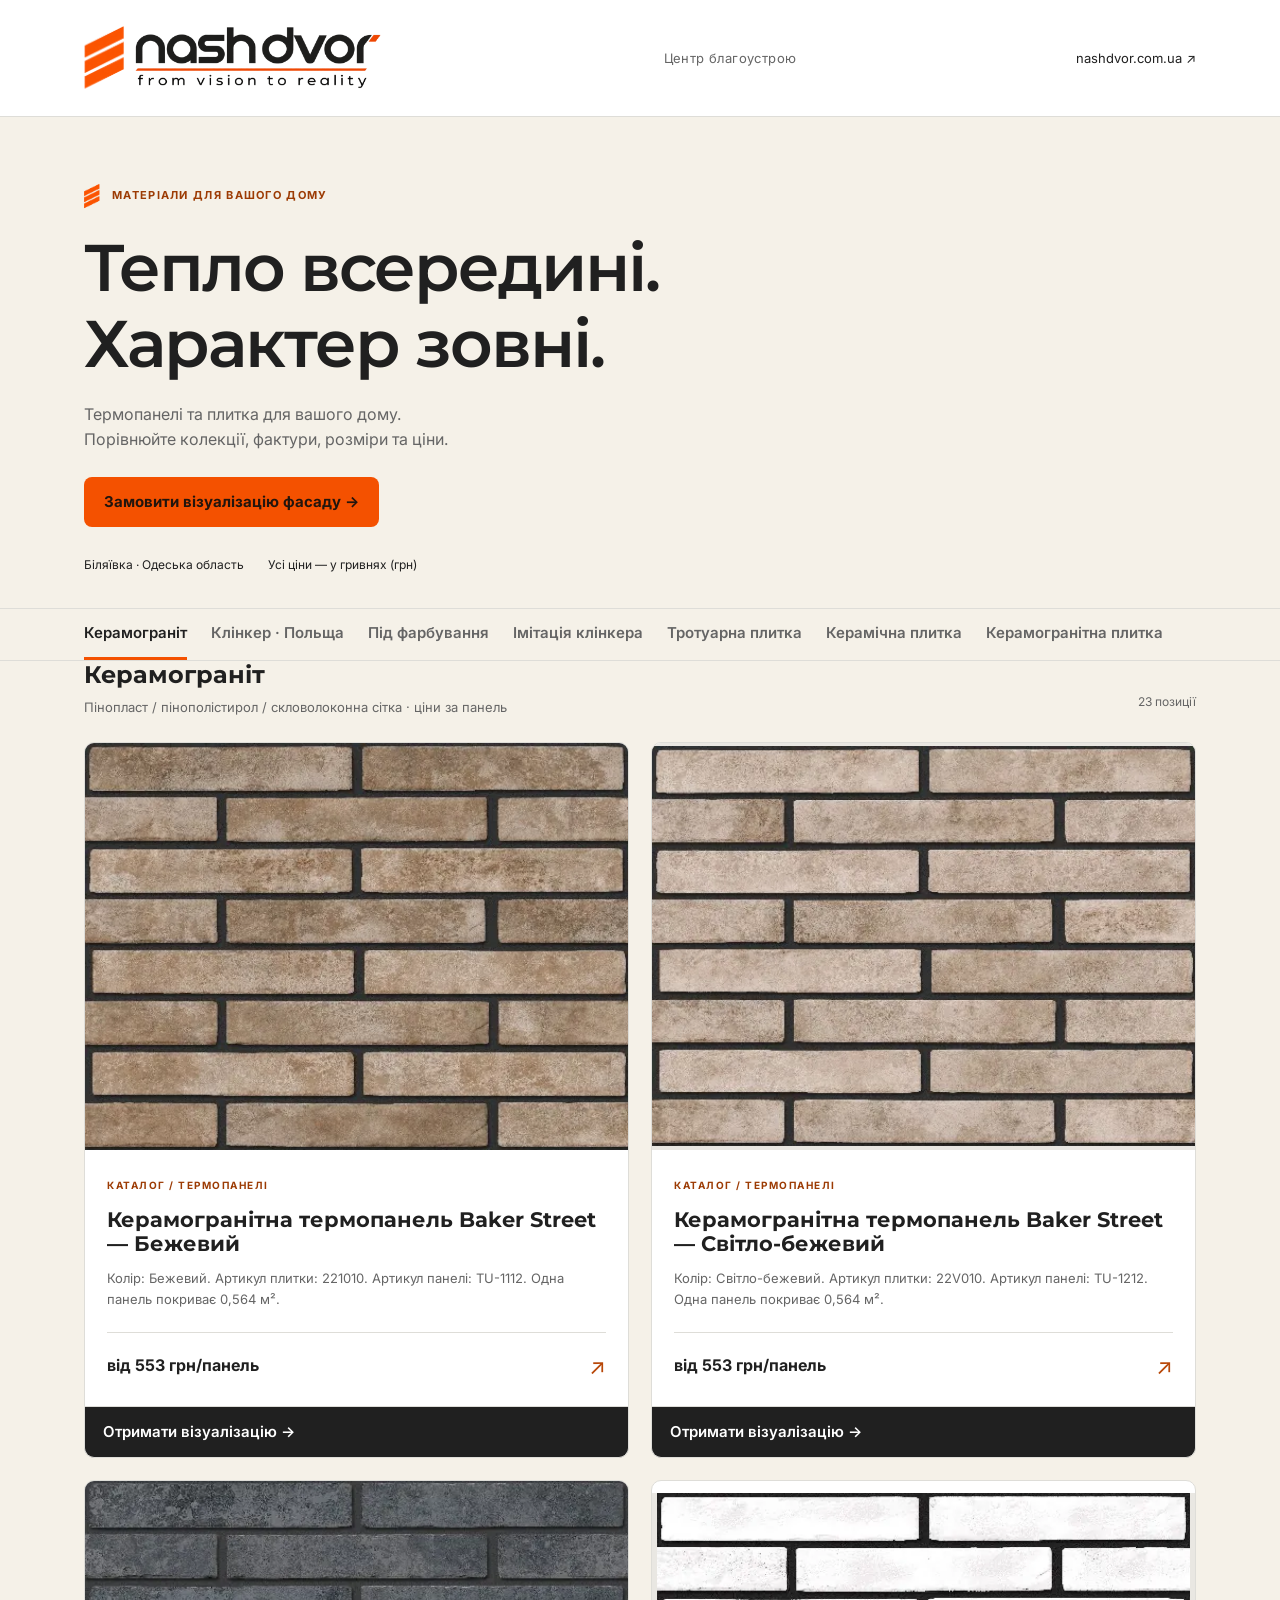
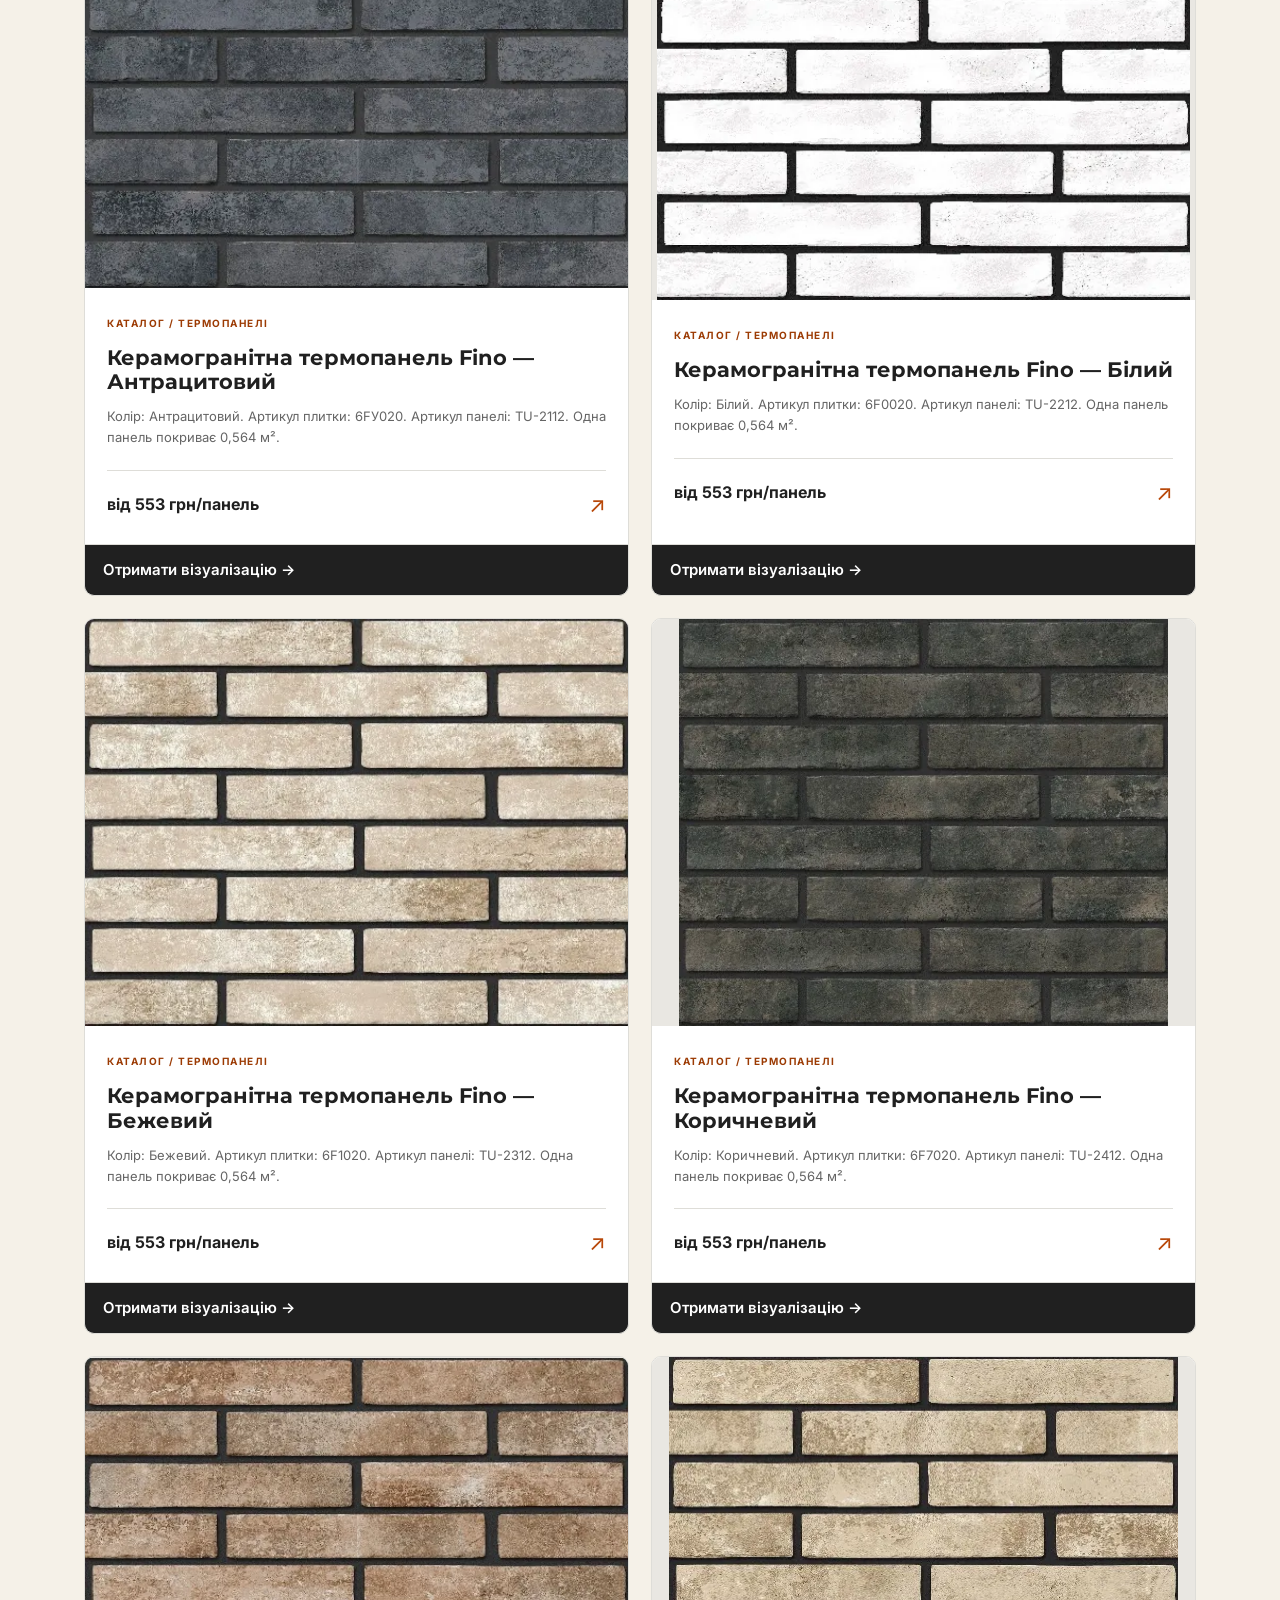
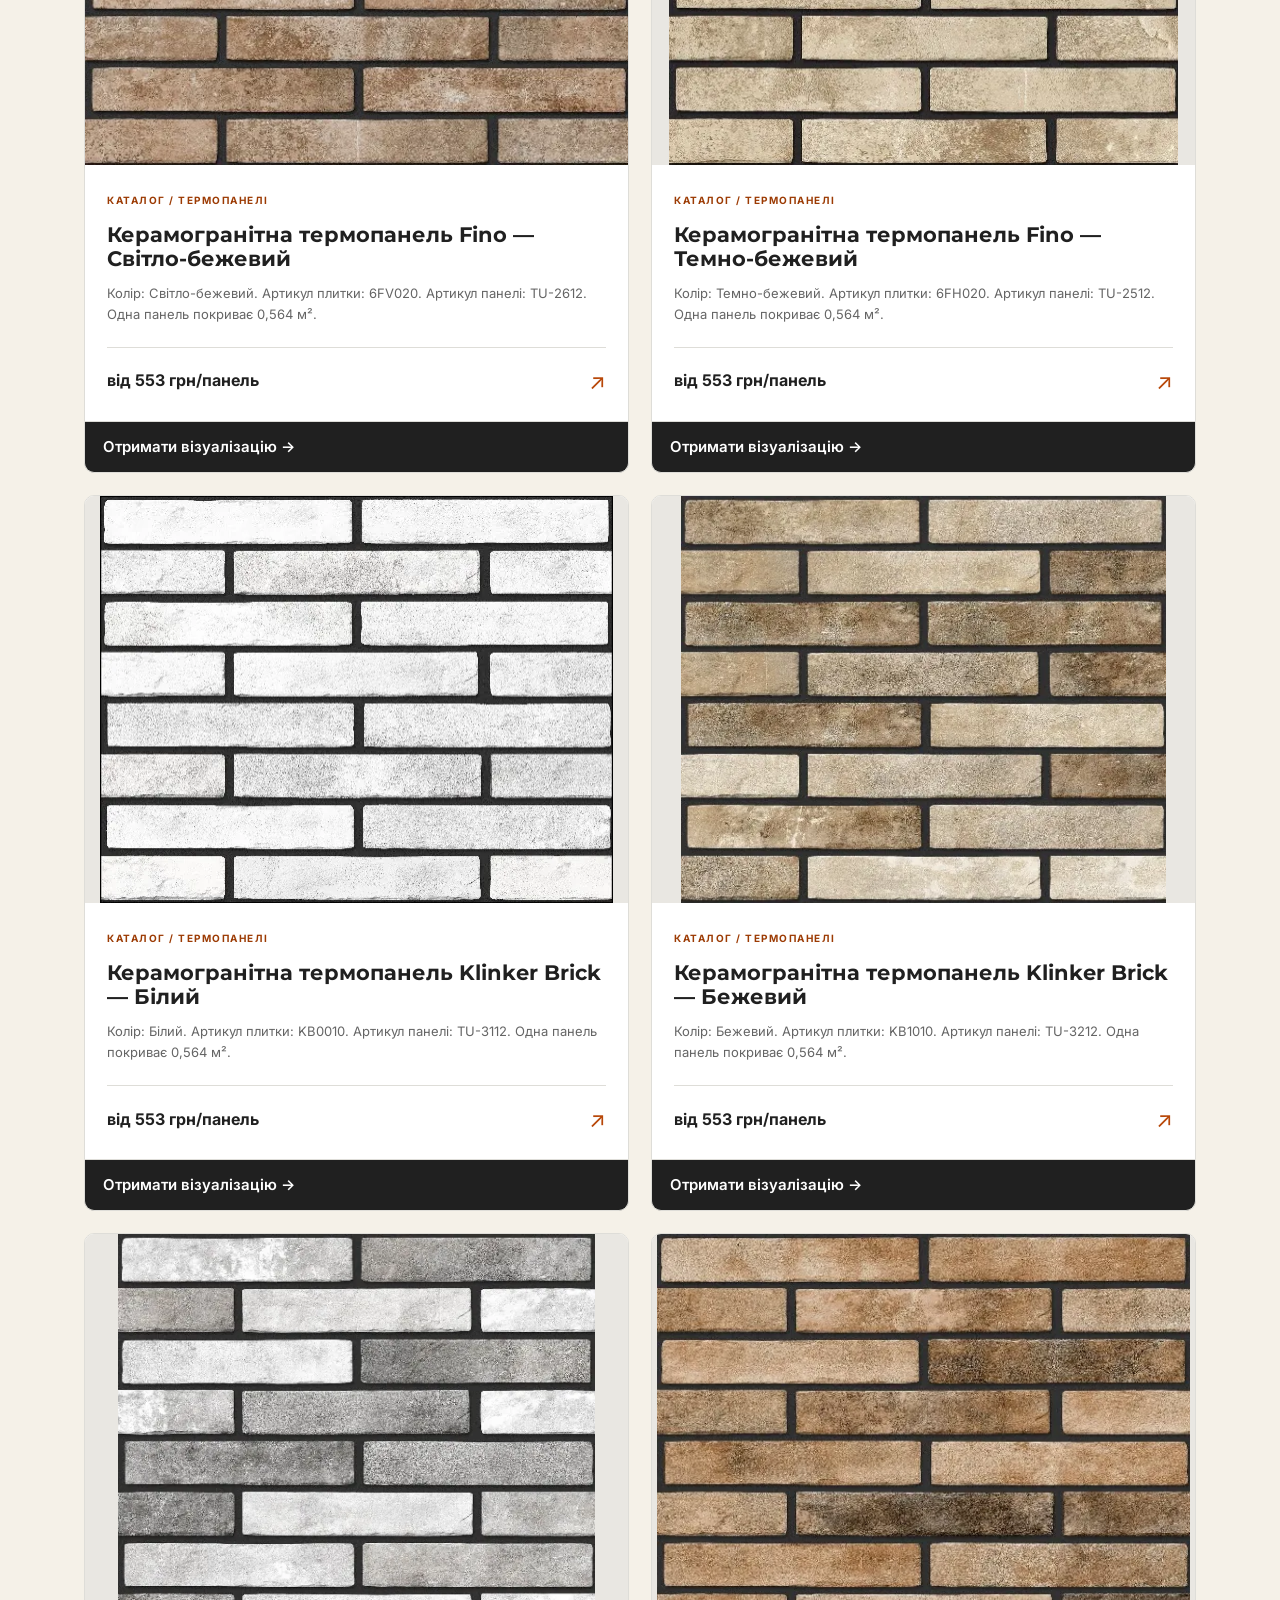
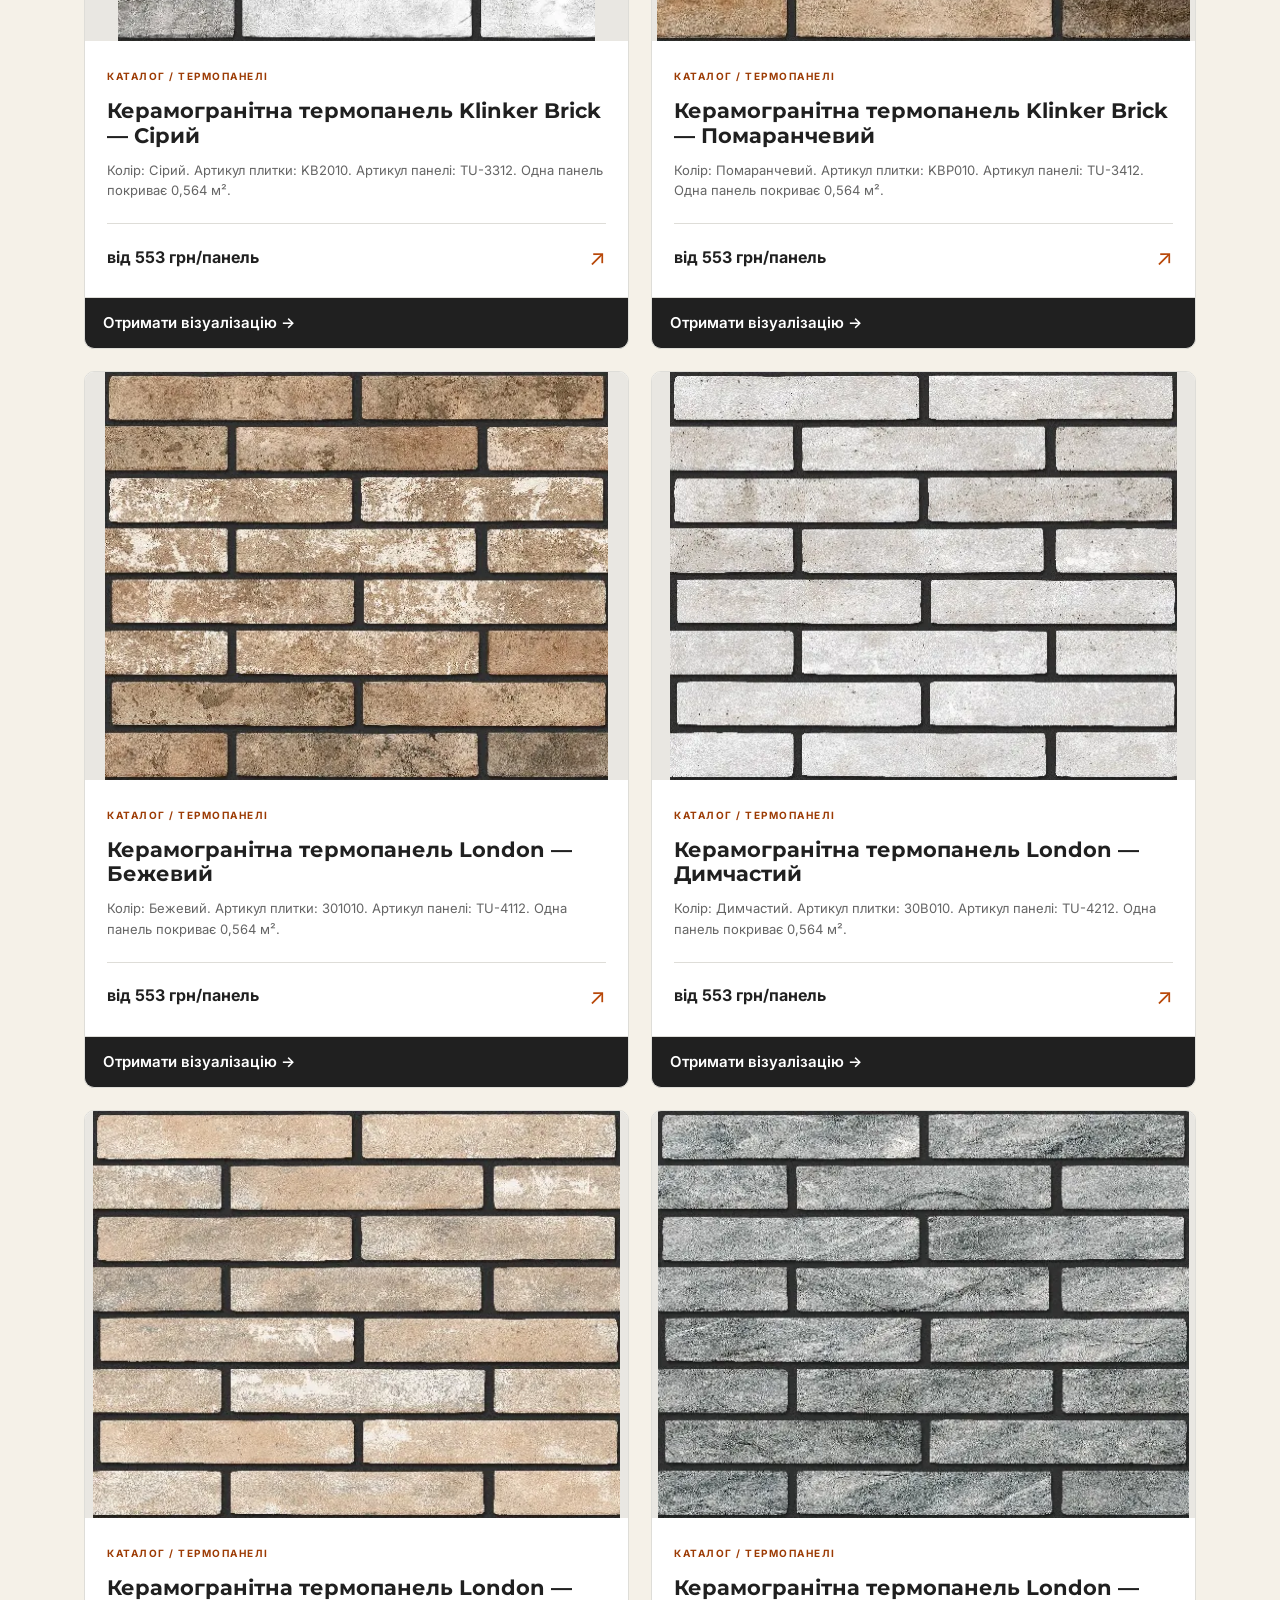
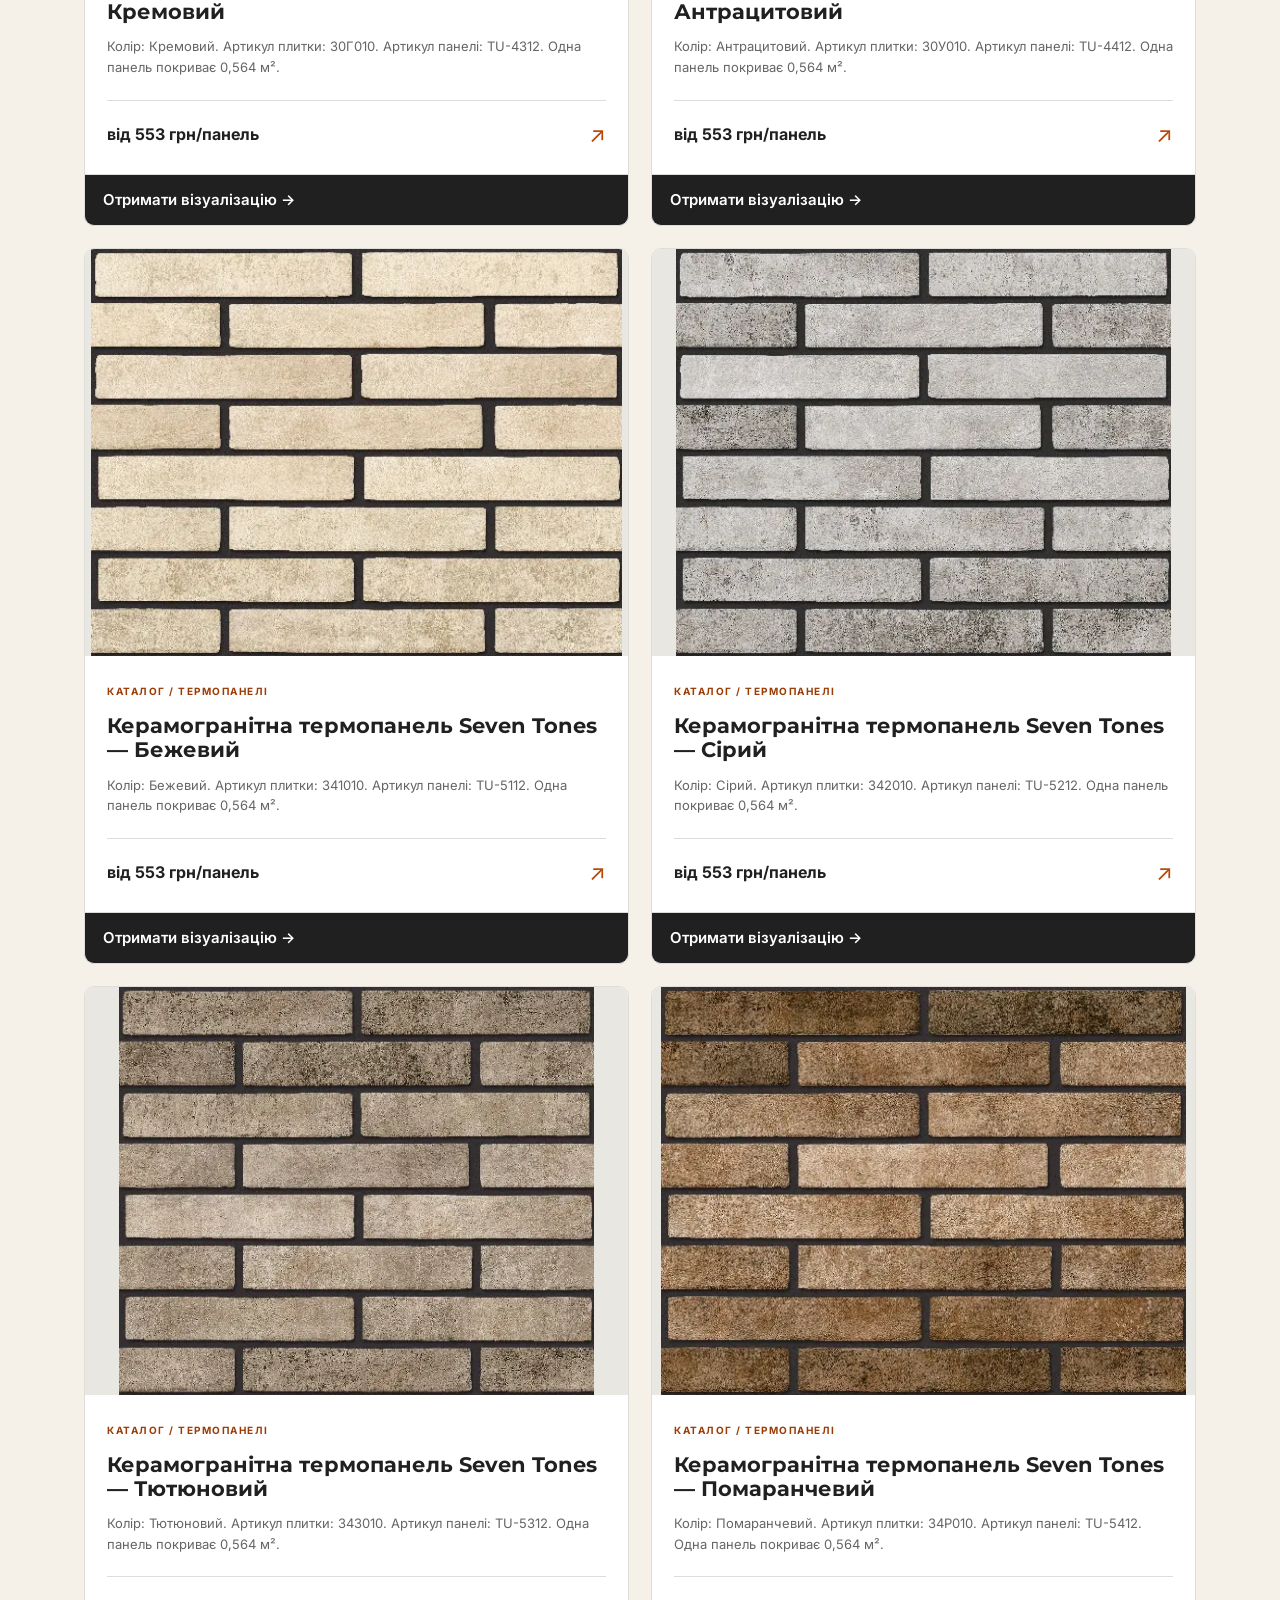
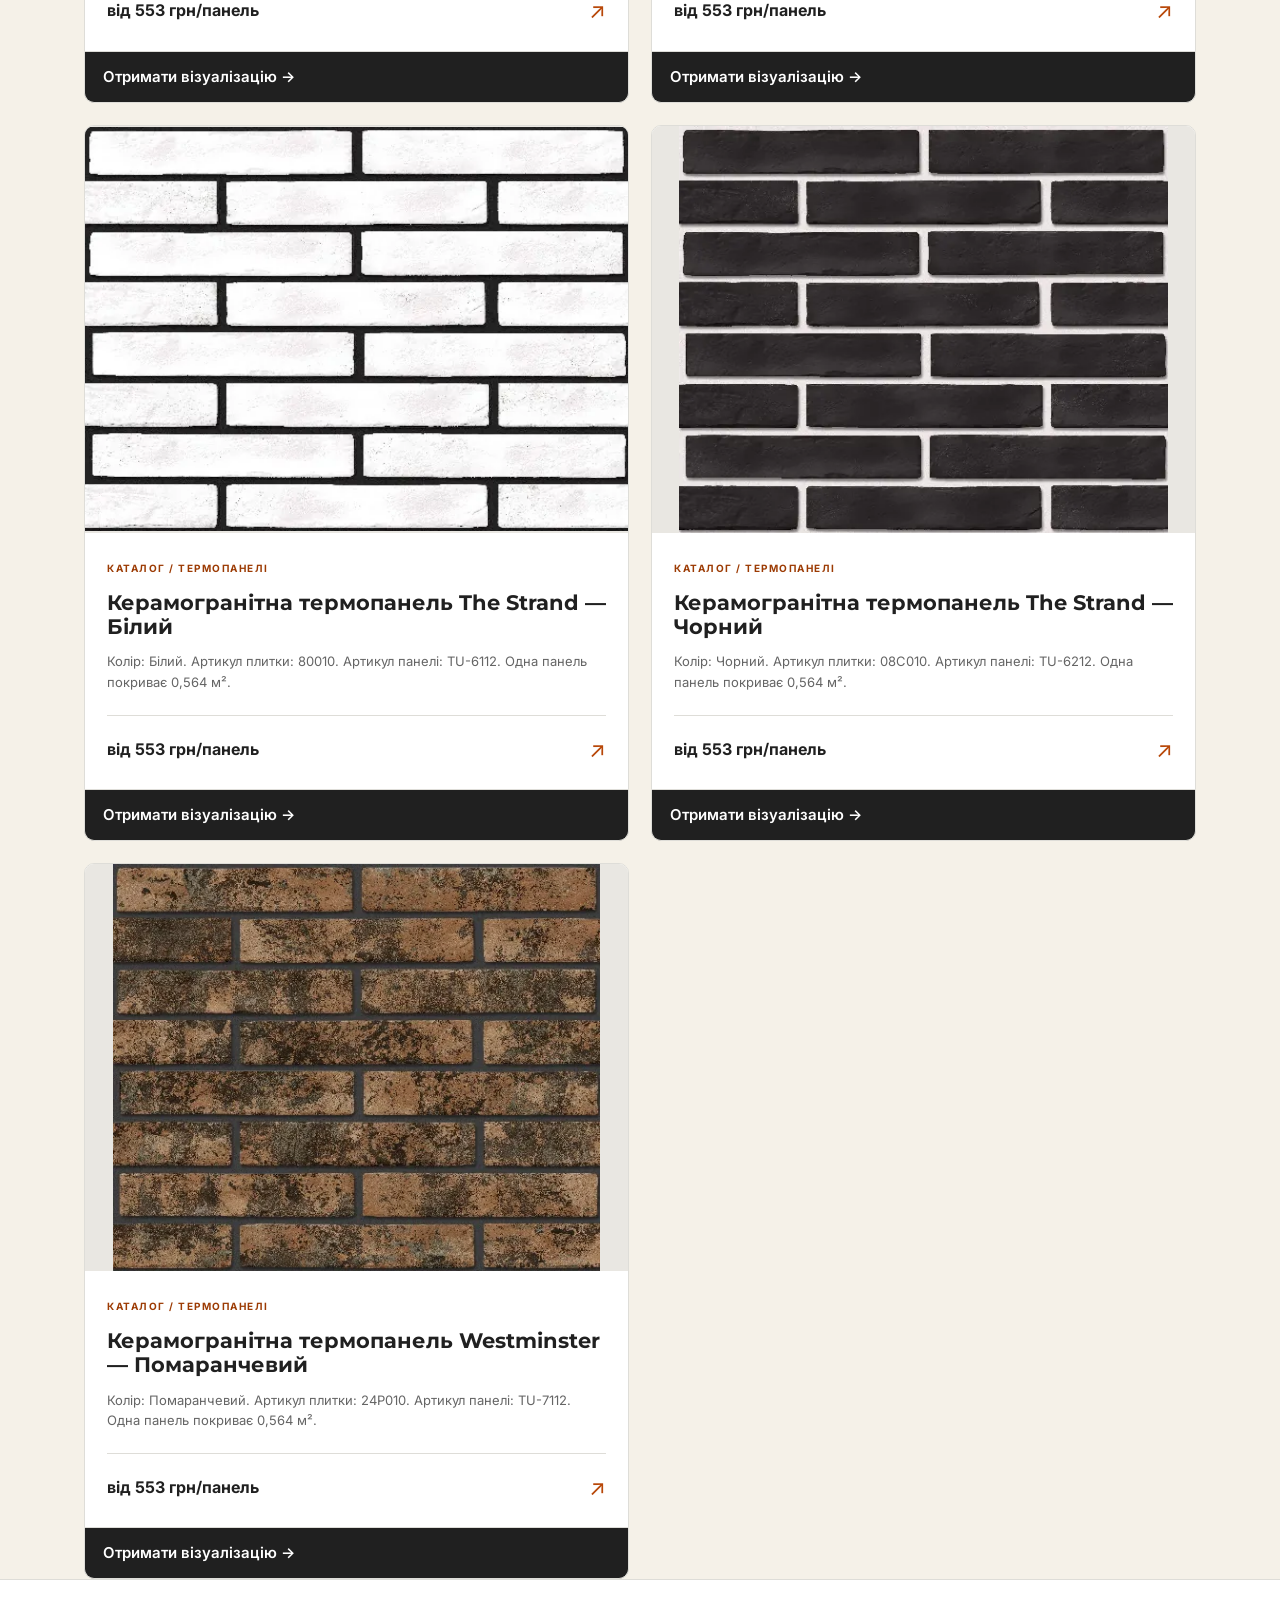
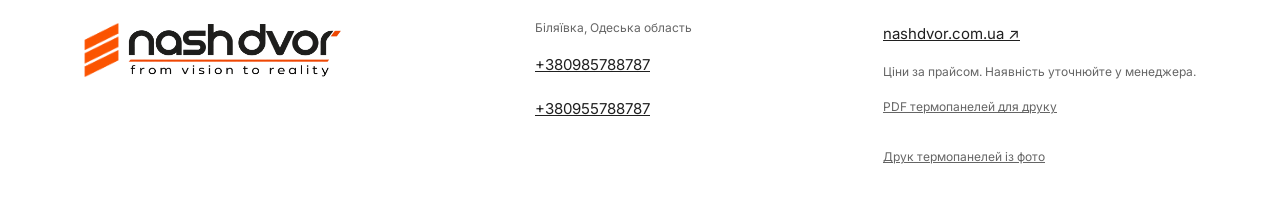
==== index.html @ acc230b3 "Limit visualization to clinker and porcelain panels and require reply email" ====
<!doctype html>
<html lang="uk">
<head>
<meta charset="utf-8">
<meta name="viewport" content="width=device-width, initial-scale=1">
<meta name="theme-color" content="#F5F1E8">
<link id="brand-favicon" rel="icon" type="image/png">
<meta name="description" content="Каталог NASH DVOR: термопанелі, тротуарна, керамічна та керамогранітна плитка.">
<title>Каталог матеріалів — NASH DVOR</title>
<link rel="preconnect" href="https://fonts.googleapis.com">
<link rel="preconnect" href="https://fonts.gstatic.com" crossorigin>
<link href="https://fonts.googleapis.com/css2?family=Inter:wght@400;500;600;700&family=Montserrat:wght@500;600;700;800&display=swap" rel="stylesheet">
<style>
.specs{display:grid;grid-template-columns:auto 1fr;gap:6px 16px;font-size:12px}.specs dt{color:var(--muted)}.specs dd{margin:0;overflow-wrap:anywhere}.options[hidden]{display:none}.source-link{display:inline-flex;align-items:center;min-height:44px;font-size:13px;text-underline-offset:4px}.photo img{object-fit:contain!important}.card .price{font-size:16px}

:root{--accent:#f45100;--ink:#202020;--muted:#656565;--paper:#f5f1e8;--line:#deddd8;--radius:10px}*{box-sizing:border-box}body{margin:0;color:var(--ink);background:var(--paper);font:15px/1.6 Inter,Arial,sans-serif}button,input,a{ -webkit-tap-highlight-color:transparent}button,input{font:inherit}button,a,input{touch-action:manipulation}button{cursor:pointer}button:disabled{cursor:not-allowed;opacity:.4}a{color:inherit}button:focus-visible,a:focus-visible,input:focus-visible{outline:3px solid #ab4200;outline-offset:4px}h1,h2,h3{font-family:Montserrat,Arial,sans-serif;line-height:1.15}button{min-height:44px}header{background:#fff;border-bottom:1px solid var(--line)}.wrap{max-width:1160px;margin:auto;padding:0 24px}.header{display:flex;align-items:center;justify-content:space-between;gap:20px;min-height:100px}.brand{display:block;flex-shrink:0;text-decoration:none}.tagline{color:var(--muted);font-size:12px}.site{font-size:13px;text-decoration:none;padding:12px 0}.hero{padding:52px 0 34px;position:relative}.eyebrow{font-size:11px;font-weight:700;letter-spacing:2px;text-transform:uppercase;color:#9c3b04;display:flex;align-items:center;gap:10px}h1{font-size:clamp(34px,6vw,66px);font-weight:600;letter-spacing:-2px;margin:20px 0}.lead{max-width:560px;color:var(--muted);font-size:16px}.meta{display:flex;flex-wrap:wrap;gap:12px 24px;font-size:12px;margin-top:28px}.date:before{content:'●';color:var(--accent);margin-right:8px}.demo{background:#fff0df;border:1px solid #f3d1ac;padding:12px 16px;border-radius:8px;font-size:12px;margin:0 0 24px}.navigation{position:sticky;top:0;z-index:5;background:rgba(245,241,232,.98);border-block:1px solid var(--line)}.tabs{display:flex;overflow:auto;gap:24px}.tab{border:0;border-bottom:3px solid transparent;border-radius:0;background:none;white-space:nowrap;padding:17px 0;color:var(--muted);font-weight:600}.tab[aria-pressed=true]{color:var(--ink);border-color:var(--accent)}main{padding-top:32px;padding-bottom:64px;min-height:400px}.section-top{display:flex;justify-content:space-between;align-items:center;gap:16px}.section-top h2{font-size:24px;margin:0 0 8px}.section-top p{color:var(--muted);font-size:13px;margin:0 0 24px}.count{font-size:12px;white-space:nowrap;color:var(--muted)}.grid{display:grid;grid-template-columns:repeat(auto-fit,minmax(min(100%,270px),1fr));gap:22px;animation:appear .2s ease}.card{background:white;border:1px solid var(--line);border-radius:var(--radius);overflow:hidden;text-align:left;padding:0;color:var(--ink);transition:transform .2s,box-shadow .2s}.card:hover{transform:translateY(-3px);box-shadow:0 8px 24px #0000000c}.photo{aspect-ratio:4/3;position:relative;background:#e9e7e2;overflow:hidden;display:grid;place-items:center}.photo img{width:100%;height:100%;object-fit:cover;position:absolute;inset:0}.placeholder{text-align:center;color:#6b6862;padding:20px;font-size:12px}.card-body{padding:22px}.label{font-size:10px;font-weight:700;letter-spacing:1.5px;color:#9c3b04}.card h3{font-size:21px;margin:12px 0}.card p{font-size:13px;color:var(--muted);margin:0 0 22px}.card-bottom{display:flex;align-items:center;justify-content:space-between;border-top:1px solid var(--line);padding-top:16px;gap:12px}.price{font-weight:700;font-size:19px}.price small{font-size:12px;font-weight:400}.arrow{font-size:22px;color:#b84708}footer{border-top:1px solid var(--line);background:white;padding:32px 0}.footer{display:flex;justify-content:space-between;flex-wrap:wrap;gap:24px}.footer p{font-size:12px;color:var(--muted);margin:6px 0}.footer a{display:inline-block;min-height:44px;padding:10px 0}dialog{width:min(980px,calc(100% - 24px));max-height:calc(100dvh - 24px);border:0;border-radius:12px;padding:0;color:var(--ink);background:white;box-shadow:0 24px 80px #0003}dialog::backdrop{background:#20202099}.modal-header{position:sticky;top:0;background:white;display:flex;justify-content:space-between;align-items:center;padding:12px 20px;border-bottom:1px solid var(--line);z-index:2}.icon{background:none;border:1px solid var(--line);border-radius:8px;min-width:44px;font-size:20px}.modal-body{padding:20px;display:grid;gap:24px}.modal-body h2{font-size:27px;margin:10px 0 14px}.detail-photo{border-radius:8px}.thumbs{display:flex;gap:8px;overflow:auto;margin-top:10px}.thumb{width:64px;height:48px;padding:0;border:2px solid var(--line);border-radius:6px;overflow:hidden;background:var(--paper);flex-shrink:0}.thumb[aria-pressed=true]{border-color:#ad4306}.thumb img{width:100%;height:100%;object-fit:cover}.position-nav{display:flex;justify-content:space-between;align-items:center;gap:12px;margin-top:16px;font-size:12px}.position-nav button{background:white;border:1px solid var(--line);border-radius:8px;padding:8px 12px}.description,.note{color:var(--muted);font-size:12px}.options{border:0;padding:0;margin:20px 0}.options legend{font-size:12px;font-weight:700;margin-bottom:8px}.segments{display:flex;gap:8px;flex-wrap:wrap}.segment{border:1px solid var(--line);border-radius:8px;background:white;padding:10px 14px;font-size:13px}.segment[aria-pressed=true]{border-color:#a53e04;background:#fff1e6;box-shadow:inset 0 0 0 1px #a53e04}.summary{background:var(--paper);padding:18px;border-radius:8px;margin-top:20px}.unit-price{font-size:28px;font-weight:700}.unit-price small{font-size:13px;font-weight:400}.primary{width:100%;border:0;border-radius:8px;background:var(--accent);color:#22150d;font-weight:700;padding:14px 20px;margin-top:16px}.sr{position:absolute;width:1px;height:1px;overflow:hidden;clip-path:inset(50%)}[hidden]{display:none!important}@keyframes appear{from{opacity:.4;transform:translateY(5px)}to{opacity:1;transform:translateY(0)}}@media(min-width:760px){.modal-body{grid-template-columns:1fr 1fr;padding:28px;gap:32px}.hero{padding-top:65px}.tagline{font-size:13px}.detail-photo{position:relative}.grid{grid-template-columns:repeat(2,1fr)}}@media(max-width:480px){.wrap{padding-inline:18px}.tagline{display:none}.header{min-height:85px}.site{font-size:11px}.brand{display:block;flex-shrink:0;text-decoration:none}.hero{padding-top:36px}h1{letter-spacing:-1px}.section-top{align-items:flex-start}.modal-body{padding:16px}.position-nav button{font-size:11px;padding:8px}.count{display:none}}@media(prefers-reduced-motion:reduce){*,*:before,*:after{animation:none!important;transition:none!important;scroll-behavior:auto!important}}

.brand-logo{display:block;width:300px;max-width:100%;height:auto;aspect-ratio:2030/440}
.header{min-height:116px;gap:24px}.header .brand{padding:16px 0}.footer .brand-logo{width:260px}.brand-accent{display:block;width:16px;height:26px;flex-shrink:0;overflow:visible}.placeholder-symbol{display:block;width:30px;height:48px;margin:0 auto 12px;opacity:.65}.brand:focus-visible{outline-offset:6px}.header .tagline{letter-spacing:.03em}
@media(max-width:760px){.header .tagline{display:none}.brand-logo{width:280px}.header{gap:16px}}
@media(max-width:520px){.header{flex-wrap:wrap;justify-content:center;gap:0;padding-block:16px}.header .brand{padding:0}.header>div{flex-basis:100%;display:flex;justify-content:center}.header .site{padding:12px 0 0;min-height:44px;font-size:12px}.brand-logo{width:280px;max-width:calc(100vw - 48px)}.hero{padding-top:30px}.footer .brand-logo{width:260px}}

.eyebrow{min-height:28px;line-height:1.6;overflow:visible;white-space:normal;gap:12px}
.eyebrow-text{display:block;min-width:0;overflow-wrap:break-word;letter-spacing:1.3px}
@media(max-width:360px){.eyebrow-text{font-size:10px;letter-spacing:1px}}
@media(min-width:760px){.tabs{flex-wrap:wrap;gap:0 24px}.tab{padding:12px 0}}
</style>
<link rel="stylesheet" href="/facade/lead.css?v=lead-mvp-1">
</head>
<body>
<!-- Оригинальные PNG из архива бренда встроены в CATALOG.brand. SVG здесь лишь размещает
     изображения в композиции и убирает прозрачные поля при отображении; контуры не перерисованы. -->
<svg width="0" height="0" aria-hidden="true" focusable="false" style="position:absolute;overflow:hidden"><defs>
<!-- Локальные координаты символа начинаются с нуля; окно исходного PNG применяется только один раз. -->
<symbol id="brand-symbol" viewBox="0 0 660 1040"><svg width="660" height="1040" viewBox="340 150 660 1040"><image data-brand-part="symbol" width="1254" height="1254"/></svg></symbol>
<symbol id="brand-lockup" viewBox="0 0 2030 440">
<svg x="0" y="0" width="275" height="440" viewBox="340 150 660 1040"><image data-brand-part="symbol" width="1254" height="1254"/></svg>
<svg x="330" y="0" width="1700" height="440" viewBox="250 160 1700 440"><image data-brand-part="wordmark" width="2172" height="724"/></svg>
</symbol></defs></svg>
<header><div class="wrap header"><div><a href="#" class="brand" aria-label="NASH DVOR — головна"><svg class="brand-logo" viewBox="0 0 2030 440" role="img" aria-label="nash dvor — from vision to reality"><use href="#brand-lockup"/></svg></a></div><span class="tagline">Центр благоустрою</span><a class="site site-link" href="https://nashdvor.com.ua" target="_blank" rel="noopener">nashdvor.com.ua ↗</a></div></header>
<div class="wrap"><section class="hero"><div class="eyebrow"><svg class="brand-accent" viewBox="0 0 660 1040" aria-hidden="true"><use href="#brand-symbol"/></svg><span class="eyebrow-text">Матеріали для вашого дому</span></div><h1>Тепло всередині.<br>Характер зовні.</h1><p class="lead">Термопанелі та плитка для вашого дому.<br>Порівнюйте колекції, фактури, розміри та ціни.</p><button type="button" class="primary" id="lead-open" style="width:auto;padding:13px 20px;margin:8px 0 0">Замовити візуалізацію фасаду →</button><div class="meta"><span>Біляївка · Одеська область</span><span>Усі ціни — у гривнях (грн)</span></div></section><p class="demo" id="demo"></p></div>
<nav class="navigation" aria-label="Розділи каталогу"><div class="wrap tabs" id="tabs"></div></nav>
<main class="wrap" id="catalog" tabindex="-1"><div class="section-top"><div><h2 id="section-title"></h2><p id="section-description"></p></div><span class="count" id="count"></span></div><div class="grid" id="cards"></div></main>
<footer><div class="wrap footer"><div><a class="brand" href="#" aria-label="NASH DVOR — головна"><svg class="brand-logo" viewBox="0 0 2030 440" role="img" aria-label="nash dvor — from vision to reality"><use href="#brand-lockup"/></svg></a></div><div><p>Біляївка, Одеська область</p><div id="footer-contacts"></div></div><div><a class="site-link" href="https://nashdvor.com.ua" target="_blank" rel="noopener">nashdvor.com.ua ↗</a><p>Ціни за прайсом. Наявність уточнюйте у менеджера.</p><p><a href="print/nash-dvor-catalog.pdf" download>PDF термопанелей для друку</a></p><p><a href="print/catalog-with-photos.html">Друк термопанелей із фото</a></p></div></div></footer>
<dialog id="detail" aria-labelledby="item-title"><div class="modal-header"><span class="label">ДЕТАЛІ ТОВАРУ</span><button class="icon" id="close" aria-label="Закрити деталі">×</button></div><div class="modal-body"><div><div id="detail-photo" class="photo detail-photo"></div><div class="thumbs" id="gallery" aria-label="Фотографії товару"></div><div class="position-nav"><button id="prev" aria-label="Попередня позиція">← Попередня</button><span id="position"></span><button id="next" aria-label="Наступна позиція">Наступна →</button></div><p class="note">Гортайте фото вліво або вправо, щоб змінити позицію.</p></div><div><div class="label" id="detail-section"></div><h2 id="item-title"></h2><p class="description" id="item-description"></p><details id="full-description" hidden><summary>Повний опис</summary><p id="item-details" class="description" style="white-space:pre-line"></p></details><dl class="specs" id="specs"></dl><a id="source-link" class="source-link" target="_blank" rel="noopener">Переглянути на сайті ↗</a><fieldset class="options"><legend>01 / Основа</legend><div class="segments" id="bases"></div><p class="note" id="base-note"></p></fieldset><fieldset class="options"><legend>02 / Товщина утеплювача</legend><div class="segments" id="thicknesses"></div></fieldset><div class="summary"><span class="note" id="unit-label">Ціна вибраного варіанта</span><div class="unit-price" id="unit-price" aria-live="polite"></div><p class="note" id="price-source"></p></div><button class="primary" id="facade-detail" type="button">Отримати візуалізацію →</button><button class="primary" id="share">Скопіювати посилання на варіант</button><p class="note" id="share-status" role="status"></p></div></div></dialog>
<script>
'use strict';
/* ИНСТРУКЦИЯ: Все данные редактируются только в CATALOG.
   Раздел: добавьте объект в sections с уникальным id, title, description, items.
   Позиция: добавьте объект в items; id должен быть уникальным в разделе.
   Фото: image — главное, gallery — массив дополнительных URL; пустое/битое заменяется плашкой.
   Основа: добавьте {id,name,note} в bases. Толщина: {mm,label} в thicknesses.
   Цена: ключ baseId_mm в price, значение — число за м². combinations содержит разрешённые
   сочетания baseId_mm; если цена отсутствует, показывается тире. Без combinations
   список разрешённых сочетаний формируется из price. mm=0 означает отсутствие утеплителя.
   Дата: updated — дата реального обновления цен. demo=false ставьте только после проверки данных.
   Контакты: phone — основной номер, phones — массив дополнительных номеров; все в международном формате. telegram — username без @ (публичный менеджер),
   viber — номер в международном формате. Пустые контакты не показываются.
   Данные и встроенные фото перенесены из двух пользовательских XLSX, прайс 01.09.2026.
   sku — родительский артикул, siteSku — артикул сайта, manufacturerSku — код производителя.
   color — цвет в прайсе, name — название на сайте: при расхождении сохраняйте оба поля.
   source — ссылка на товар. gallery и image могут содержать встроенные data:image/webp URL.
   available означает наличие варианта в прайсе, не подтверждение складского остатка.
*/
const CATALOG = {
  "updated": "01.09.2026",
  "demo": false,
  "contacts": {
    "phone": "+380985788787",
    "phones": [
      "+380955788787"
    ],
    "telegram": "",
    "viber": "",
    "site": "nashdvor.com.ua"
  },
  "sources": [
    "Термопанели керамограніт — родительские артикулы.xlsx",
    "Термопанели польша — клинкер с артикулами.xlsx",
    "f36f50a161b80f1ca24b4baa4fdd27a5.xlsx",
    "53036adf9439ec9d6d7375fbfcb4941f.xlsx"
  ],
  "sections": [
    {
      "id": "porcelain",
      "title": "Керамограніт",
      "description": "Пінопласт / пінополістирол / скловолоконна сітка · ціни за панель",
      "items": [
        {
          "id": "tu-1112",
          "tileSize": {
            "width": 250,
            "height": 60
          },
          "name": "Керамогранітна термопанель Baker Street — Бежевий",
          "collection": "Baker Street",
          "color": "Бежевий",
          "sku": "TU-1112",
          "siteSku": "TU-1101",
          "manufacturerSku": "221010",
          "source": "https://nashdvor.com.ua/klinkerna-termopanel-baker-street-korychnevyi-pinoplast-50-mm/",
          "image": "[data-uri]",
          "gallery": [],
          "description": "Колір: Бежевий. Артикул плитки: 221010. Артикул панелі: TU-1112. Одна панель покриває 0,564 м².",
          "bases": [
            {
              "id": "eps",
              "name": "Пінопласт",
              "note": "Пінопласт. Ціна за одну панель."
            },
            {
              "id": "polystyrene",
              "name": "Пінополістирол",
              "note": "Пінополістирол. Ціна за одну панель."
            },
            {
              "id": "mesh",
              "name": "Скловолоконна сітка",
              "note": "Без утеплювача. Ціна за панель."
            }
          ],
          "thicknesses": [
            {
              "mm": 30,
              "label": "30 мм"
            },
            {
              "mm": 50,
              "label": "50 мм"
            },
            {
              "mm": 80,
              "label": "80 мм"
            },
            {
              "mm": 100,
              "label": "100 мм"
            },
            {
              "mm": 150,
              "label": "150 мм"
            },
            {
              "mm": 200,
              "label": "200 мм"
            },
            {
              "mm": 0,
              "label": "Без утеплювача"
            }
          ],
          "price": {
            "eps_50": 677,
            "eps_80": 761,
            "eps_100": 846,
            "eps_150": 1043,
            "eps_200": 1156,
            "polystyrene_30": 790,
            "polystyrene_50": 1015,
            "polystyrene_80": 1314,
            "polystyrene_100": 1720,
            "mesh_0": 553
          },
          "currency": "грн/панель",
          "available": true,
          "priceSource": "Дату актуальності ціни уточнюйте",
          "combinations": [
            "eps_50",
            "eps_80",
            "eps_100",
            "eps_150",
            "eps_200",
            "polystyrene_30",
            "polystyrene_50",
            "polystyrene_80",
            "polystyrene_100",
            "mesh_0"
          ],
          "variantSkus": {
            "eps_50": "TU-1112",
            "eps_80": "TU-1113",
            "eps_100": "TU-1114",
            "eps_150": "TU-1115",
            "eps_200": "TU-1116",
            "polystyrene_30": "TU-1122",
            "polystyrene_50": "TU-1123",
            "polystyrene_80": "TU-1124",
            "polystyrene_100": "TU-1125",
            "mesh_0": "TU-1132"
          },
          "variantStates": {
            "eps_50": {
              "visible": true,
              "stock": "В наявності"
            },
            "eps_80": {
              "visible": true,
              "stock": "В наявності"
            },
            "eps_100": {
              "visible": true,
              "stock": "В наявності"
            },
            "eps_150": {
              "visible": true,
              "stock": "В наявності"
            },
            "eps_200": {
              "visible": true,
              "stock": "В наявності"
            },
            "polystyrene_30": {
              "visible": true,
              "stock": "В наявності"
            },
            "polystyrene_50": {
              "visible": true,
              "stock": "В наявності"
            },
            "polystyrene_80": {
              "visible": true,
              "stock": "В наявності"
            },
            "polystyrene_100": {
              "visible": true,
              "stock": "В наявності"
            },
            "mesh_0": {
              "visible": true,
              "stock": "В наявності"
            }
          },
          "status": "",
          "panelArea": 0.564
        },
        {
          "id": "tu-1212",
          "tileSize": {
            "width": 250,
            "height": 60
          },
          "name": "Керамогранітна термопанель Baker Street — Світло-бежевий",
          "collection": "Baker Street",
          "color": "Світло-бежевий",
          "sku": "TU-1212",
          "siteSku": "TU-1201",
          "manufacturerSku": "22V010",
          "source": "https://nashdvor.com.ua/klinkerna-termopanel-baker-street-bezhevyi-pinoplast-50-mm/",
          "image": "[data-uri]",
          "gallery": [],
          "description": "Колір: Світло-бежевий. Артикул плитки: 22V010. Артикул панелі: TU-1212. Одна панель покриває 0,564 м².",
          "bases": [
            {
              "id": "eps",
              "name": "Пінопласт",
              "note": "Пінопласт. Ціна за одну панель."
            },
            {
              "id": "polystyrene",
              "name": "Пінополістирол",
              "note": "Пінополістирол. Ціна за одну панель."
            },
            {
              "id": "mesh",
              "name": "Скловолоконна сітка",
              "note": "Без утеплювача. Ціна за панель."
            }
          ],
          "thicknesses": [
            {
              "mm": 30,
              "label": "30 мм"
            },
            {
              "mm": 50,
              "label": "50 мм"
            },
            {
              "mm": 80,
              "label": "80 мм"
            },
            {
              "mm": 100,
              "label": "100 мм"
            },
            {
              "mm": 150,
              "label": "150 мм"
            },
            {
              "mm": 200,
              "label": "200 мм"
            },
            {
              "mm": 0,
              "label": "Без утеплювача"
            }
          ],
          "price": {
            "eps_50": 677,
            "eps_80": 761,
            "eps_100": 846,
            "eps_150": 1043,
            "eps_200": 1156,
            "polystyrene_30": 790,
            "polystyrene_50": 1015,
            "polystyrene_80": 1314,
            "polystyrene_100": 1720,
            "mesh_0": 553
          },
          "currency": "грн/панель",
          "available": true,
          "priceSource": "Дату актуальності ціни уточнюйте",
          "combinations": [
            "eps_50",
            "eps_80",
            "eps_100",
            "eps_150",
            "eps_200",
            "polystyrene_30",
            "polystyrene_50",
            "polystyrene_80",
            "polystyrene_100",
            "mesh_0"
          ],
          "variantSkus": {
            "eps_50": "TU-1212",
            "eps_80": "TU-1213",
            "eps_100": "TU-1214",
            "eps_150": "TU-1215",
            "eps_200": "TU-1216",
            "polystyrene_30": "TU-1222",
            "polystyrene_50": "TU-1223",
            "polystyrene_80": "TU-1224",
            "polystyrene_100": "TU-1225",
            "mesh_0": "TU-1232"
          },
          "variantStates": {
            "eps_50": {
              "visible": true,
              "stock": "В наявності"
            },
            "eps_80": {
              "visible": true,
              "stock": "В наявності"
            },
            "eps_100": {
              "visible": true,
              "stock": "В наявності"
            },
            "eps_150": {
              "visible": true,
              "stock": "В наявності"
            },
            "eps_200": {
              "visible": true,
              "stock": "В наявності"
            },
            "polystyrene_30": {
              "visible": true,
              "stock": "В наявності"
            },
            "polystyrene_50": {
              "visible": true,
              "stock": "В наявності"
            },
            "polystyrene_80": {
              "visible": true,
              "stock": "В наявності"
            },
            "polystyrene_100": {
              "visible": true,
              "stock": "В наявності"
            },
            "mesh_0": {
              "visible": true,
              "stock": "В наявності"
            }
          },
          "status": "",
          "panelArea": 0.564
        },
        {
          "id": "tu-2112",
          "tileSize": {
            "width": 250,
            "height": 60
          },
          "name": "Керамогранітна термопанель Fino — Антрацитовий",
          "collection": "Fino (Новинка)",
          "color": "Антрацитовий",
          "sku": "TU-2112",
          "siteSku": "TU-2101",
          "manufacturerSku": "6FУ020",
          "source": "https://nashdvor.com.ua/klinkerna-termopanel-fino-temno-synii-pinoplast-50-mm/",
          "image": "[data-uri]",
          "gallery": [],
          "description": "Колір: Антрацитовий. Артикул плитки: 6FУ020. Артикул панелі: TU-2112. Одна панель покриває 0,564 м².",
          "bases": [
            {
              "id": "eps",
              "name": "Пінопласт",
              "note": "Пінопласт. Ціна за одну панель."
            },
            {
              "id": "polystyrene",
              "name": "Пінополістирол",
              "note": "Пінополістирол. Ціна за одну панель."
            },
            {
              "id": "mesh",
              "name": "Скловолоконна сітка",
              "note": "Без утеплювача. Ціна за панель."
            }
          ],
          "thicknesses": [
            {
              "mm": 30,
              "label": "30 мм"
            },
            {
              "mm": 50,
              "label": "50 мм"
            },
            {
              "mm": 80,
              "label": "80 мм"
            },
            {
              "mm": 100,
              "label": "100 мм"
            },
            {
              "mm": 150,
              "label": "150 мм"
            },
            {
              "mm": 200,
              "label": "200 мм"
            },
            {
              "mm": 0,
              "label": "Без утеплювача"
            }
          ],
          "price": {
            "eps_50": 677,
            "eps_80": 761,
            "eps_100": 846,
            "eps_150": 1043,
            "eps_200": 1156,
            "polystyrene_30": 790,
            "polystyrene_50": 1015,
            "polystyrene_80": 1314,
            "polystyrene_100": 1720,
            "mesh_0": 553
          },
          "currency": "грн/панель",
          "available": true,
          "priceSource": "Дату актуальності ціни уточнюйте",
          "combinations": [
            "eps_50",
            "eps_80",
            "eps_100",
            "eps_150",
            "eps_200",
            "polystyrene_30",
            "polystyrene_50",
            "polystyrene_80",
            "polystyrene_100",
            "mesh_0"
          ],
          "variantSkus": {
            "eps_50": "TU-2112",
            "eps_80": "TU-2113",
            "eps_100": "TU-2114",
            "eps_150": "TU-2115",
            "eps_200": "TU-2116",
            "polystyrene_30": "TU-2122",
            "polystyrene_50": "TU-2123",
            "polystyrene_80": "TU-2124",
            "polystyrene_100": "TU-2125",
            "mesh_0": "TU-2132"
          },
          "variantStates": {
            "eps_50": {
              "visible": true,
              "stock": "В наявності"
            },
            "eps_80": {
              "visible": true,
              "stock": "В наявності"
            },
            "eps_100": {
              "visible": true,
              "stock": "В наявності"
            },
            "eps_150": {
              "visible": true,
              "stock": "В наявності"
            },
            "eps_200": {
              "visible": true,
              "stock": "В наявності"
            },
            "polystyrene_30": {
              "visible": true,
              "stock": "В наявності"
            },
            "polystyrene_50": {
              "visible": true,
              "stock": "В наявності"
            },
            "polystyrene_80": {
              "visible": true,
              "stock": "В наявності"
            },
            "polystyrene_100": {
              "visible": true,
              "stock": "В наявності"
            },
            "mesh_0": {
              "visible": true,
              "stock": "В наявності"
            }
          },
          "status": "",
          "panelArea": 0.564
        },
        {
          "id": "tu-2212",
          "tileSize": {
            "width": 250,
            "height": 60
          },
          "name": "Керамогранітна термопанель Fino — Білий",
          "collection": "Fino (Новинка)",
          "color": "Білий",
          "sku": "TU-2212",
          "siteSku": "TU-2201",
          "manufacturerSku": "6F0020",
          "source": "https://nashdvor.com.ua/klinkerna-termopanel-fino-bilyi-pinoplast-50-mm/",
          "image": "[data-uri]",
          "gallery": [],
          "description": "Колір: Білий. Артикул плитки: 6F0020. Артикул панелі: TU-2212. Одна панель покриває 0,564 м².",
          "bases": [
            {
              "id": "eps",
              "name": "Пінопласт",
              "note": "Пінопласт. Ціна за одну панель."
            },
            {
              "id": "polystyrene",
              "name": "Пінополістирол",
              "note": "Пінополістирол. Ціна за одну панель."
            },
            {
              "id": "mesh",
              "name": "Скловолоконна сітка",
              "note": "Без утеплювача. Ціна за панель."
            }
          ],
          "thicknesses": [
            {
              "mm": 30,
              "label": "30 мм"
            },
            {
              "mm": 50,
              "label": "50 мм"
            },
            {
              "mm": 80,
              "label": "80 мм"
            },
            {
              "mm": 100,
              "label": "100 мм"
            },
            {
              "mm": 150,
              "label": "150 мм"
            },
            {
              "mm": 200,
              "label": "200 мм"
            },
            {
              "mm": 0,
              "label": "Без утеплювача"
            }
          ],
          "price": {
            "eps_50": 677,
            "eps_80": 761,
            "eps_100": 846,
            "eps_150": 1043,
            "eps_200": 1156,
            "polystyrene_30": 790,
            "polystyrene_50": 1015,
            "polystyrene_80": 1314,
            "polystyrene_100": 1720,
            "mesh_0": 553
          },
          "currency": "грн/панель",
          "available": true,
          "priceSource": "Дату актуальності ціни уточнюйте",
          "combinations": [
            "eps_50",
            "eps_80",
            "eps_100",
            "eps_150",
            "eps_200",
            "polystyrene_30",
            "polystyrene_50",
            "polystyrene_80",
            "polystyrene_100",
            "mesh_0"
          ],
          "variantSkus": {
            "eps_50": "TU-2212",
            "eps_80": "TU-2213",
            "eps_100": "TU-2214",
            "eps_150": "TU-2215",
            "eps_200": "TU-2216",
            "polystyrene_30": "TU-2222",
            "polystyrene_50": "TU-2223",
            "polystyrene_80": "TU-2224",
            "polystyrene_100": "TU-2225",
            "mesh_0": "TU-2232"
          },
          "variantStates": {
            "eps_50": {
              "visible": true,
              "stock": "В наявності"
            },
            "eps_80": {
              "visible": true,
              "stock": "В наявності"
            },
            "eps_100": {
              "visible": true,
              "stock": "В наявності"
            },
            "eps_150": {
              "visible": true,
              "stock": "В наявності"
            },
            "eps_200": {
              "visible": true,
              "stock": "В наявності"
            },
            "polystyrene_30": {
              "visible": true,
              "stock": "В наявності"
            },
            "polystyrene_50": {
              "visible": true,
              "stock": "В наявності"
            },
            "polystyrene_80": {
              "visible": true,
              "stock": "В наявності"
            },
            "polystyrene_100": {
              "visible": true,
              "stock": "В наявності"
            },
            "mesh_0": {
              "visible": true,
              "stock": "В наявності"
            }
          },
          "status": "",
          "panelArea": 0.564
        },
        {
          "id": "tu-2312",
          "tileSize": {
            "width": 250,
            "height": 60
          },
          "name": "Керамогранітна термопанель Fino — Бежевий",
          "collection": "Fino",
          "color": "Бежевий",
          "sku": "TU-2312",
          "siteSku": "TU-2301",
          "manufacturerSku": "6F1020",
          "source": "https://nashdvor.com.ua/klinkerna-termopanel-fino-korychnevyi-pinoplast-50-mm/",
          "image": "[data-uri]",
          "gallery": [],
          "description": "Колір: Бежевий. Артикул плитки: 6F1020. Артикул панелі: TU-2312. Одна панель покриває 0,564 м².",
          "bases": [
            {
              "id": "eps",
              "name": "Пінопласт",
              "note": "Пінопласт. Ціна за одну панель."
            },
            {
              "id": "polystyrene",
              "name": "Пінополістирол",
              "note": "Пінополістирол. Ціна за одну панель."
            },
            {
              "id": "mesh",
              "name": "Скловолоконна сітка",
              "note": "Без утеплювача. Ціна за панель."
            }
          ],
          "thicknesses": [
            {
              "mm": 30,
              "label": "30 мм"
            },
            {
              "mm": 50,
              "label": "50 мм"
            },
            {
              "mm": 80,
              "label": "80 мм"
            },
            {
              "mm": 100,
              "label": "100 мм"
            },
            {
              "mm": 150,
              "label": "150 мм"
            },
            {
              "mm": 200,
              "label": "200 мм"
            },
            {
              "mm": 0,
              "label": "Без утеплювача"
            }
          ],
          "price": {
            "eps_50": 677,
            "eps_80": 761,
            "eps_100": 846,
            "eps_150": 1043,
            "eps_200": 1156,
            "polystyrene_30": 790,
            "polystyrene_50": 1015,
            "polystyrene_80": 1314,
            "polystyrene_100": 1720,
            "mesh_0": 553
          },
          "currency": "грн/панель",
          "available": true,
          "priceSource": "Дату актуальності ціни уточнюйте",
          "combinations": [
            "eps_50",
            "eps_80",
            "eps_100",
            "eps_150",
            "eps_200",
            "polystyrene_30",
            "polystyrene_50",
            "polystyrene_80",
            "polystyrene_100",
            "mesh_0"
          ],
          "variantSkus": {
            "eps_50": "TU-2312",
            "eps_80": "TU-2313",
            "eps_100": "TU-2314",
            "eps_150": "TU-2315",
            "eps_200": "TU-2316",
            "polystyrene_30": "TU-2322",
            "polystyrene_50": "TU-2323",
            "polystyrene_80": "TU-2324",
            "polystyrene_100": "TU-2325",
            "mesh_0": "TU-2332"
          },
          "variantStates": {
            "eps_50": {
              "visible": true,
              "stock": "В наявності"
            },
            "eps_80": {
              "visible": true,
              "stock": "В наявності"
            },
            "eps_100": {
              "visible": true,
              "stock": "В наявності"
            },
            "eps_150": {
              "visible": true,
              "stock": "В наявності"
            },
            "eps_200": {
              "visible": true,
              "stock": "В наявності"
            },
            "polystyrene_30": {
              "visible": true,
              "stock": "В наявності"
            },
            "polystyrene_50": {
              "visible": true,
              "stock": "В наявності"
            },
            "polystyrene_80": {
              "visible": true,
              "stock": "В наявності"
            },
            "polystyrene_100": {
              "visible": true,
              "stock": "В наявності"
            },
            "mesh_0": {
              "visible": true,
              "stock": "В наявності"
            }
          },
          "status": "",
          "panelArea": 0.564
        },
        {
          "id": "tu-2412",
          "tileSize": {
            "width": 250,
            "height": 60
          },
          "name": "Керамогранітна термопанель Fino — Коричневий",
          "collection": "Fino (Новинка)",
          "color": "Коричневий",
          "sku": "TU-2412",
          "siteSku": "TU-2401",
          "manufacturerSku": "6F7020",
          "source": "https://nashdvor.com.ua/klinkerna-termopanel-fino-chornyi-pinoplast-50-mm/",
          "image": "[data-uri]",
          "gallery": [],
          "description": "Колір: Коричневий. Артикул плитки: 6F7020. Артикул панелі: TU-2412. Одна панель покриває 0,564 м².",
          "bases": [
            {
              "id": "eps",
              "name": "Пінопласт",
              "note": "Пінопласт. Ціна за одну панель."
            },
            {
              "id": "polystyrene",
              "name": "Пінополістирол",
              "note": "Пінополістирол. Ціна за одну панель."
            },
            {
              "id": "mesh",
              "name": "Скловолоконна сітка",
              "note": "Без утеплювача. Ціна за панель."
            }
          ],
          "thicknesses": [
            {
              "mm": 30,
              "label": "30 мм"
            },
            {
              "mm": 50,
              "label": "50 мм"
            },
            {
              "mm": 80,
              "label": "80 мм"
            },
            {
              "mm": 100,
              "label": "100 мм"
            },
            {
              "mm": 150,
              "label": "150 мм"
            },
            {
              "mm": 200,
              "label": "200 мм"
            },
            {
              "mm": 0,
              "label": "Без утеплювача"
            }
          ],
          "price": {
            "eps_50": 677,
            "eps_80": 761,
            "eps_100": 846,
            "eps_150": 1043,
            "eps_200": 1156,
            "polystyrene_30": 790,
            "polystyrene_50": 1015,
            "polystyrene_80": 1314,
            "polystyrene_100": 1720,
            "mesh_0": 553
          },
          "currency": "грн/панель",
          "available": true,
          "priceSource": "Дату актуальності ціни уточнюйте",
          "combinations": [
            "eps_50",
            "eps_80",
            "eps_100",
            "eps_150",
            "eps_200",
            "polystyrene_30",
            "polystyrene_50",
            "polystyrene_80",
            "polystyrene_100",
            "mesh_0"
          ],
          "variantSkus": {
            "eps_50": "TU-2412",
            "eps_80": "TU-2413",
            "eps_100": "TU-2414",
            "eps_150": "TU-2415",
            "eps_200": "TU-2416",
            "polystyrene_30": "TU-2422",
            "polystyrene_50": "TU-2423",
            "polystyrene_80": "TU-2424",
            "polystyrene_100": "TU-2425",
            "mesh_0": "TU-2432"
          },
          "variantStates": {
            "eps_50": {
              "visible": true,
              "stock": "В наявності"
            },
            "eps_80": {
              "visible": true,
              "stock": "В наявності"
            },
            "eps_100": {
              "visible": true,
              "stock": "В наявності"
            },
            "eps_150": {
              "visible": true,
              "stock": "В наявності"
            },
            "eps_200": {
              "visible": true,
              "stock": "В наявності"
            },
            "polystyrene_30": {
              "visible": true,
              "stock": "В наявності"
            },
            "polystyrene_50": {
              "visible": true,
              "stock": "В наявності"
            },
            "polystyrene_80": {
              "visible": true,
              "stock": "В наявності"
            },
            "polystyrene_100": {
              "visible": true,
              "stock": "В наявності"
            },
            "mesh_0": {
              "visible": true,
              "stock": "В наявності"
            }
          },
          "status": "",
          "panelArea": 0.564
        },
        {
          "id": "tu-2612",
          "tileSize": {
            "width": 250,
            "height": 60
          },
          "name": "Керамогранітна термопанель Fino — Світло-бежевий",
          "collection": "Fino (Новинка)",
          "color": "Світло-бежевий",
          "sku": "TU-2612",
          "siteSku": "TU-2601",
          "manufacturerSku": "6FV020",
          "source": "https://nashdvor.com.ua/klinkerna-termopanel-fino-svitlo-bezhevyi-pinoplast-50-mm/",
          "image": "[data-uri]",
          "gallery": [],
          "description": "Колір: Світло-бежевий. Артикул плитки: 6FV020. Артикул панелі: TU-2612. Одна панель покриває 0,564 м².",
          "bases": [
            {
              "id": "eps",
              "name": "Пінопласт",
              "note": "Пінопласт. Ціна за одну панель."
            },
            {
              "id": "polystyrene",
              "name": "Пінополістирол",
              "note": "Пінополістирол. Ціна за одну панель."
            },
            {
              "id": "mesh",
              "name": "Скловолоконна сітка",
              "note": "Без утеплювача. Ціна за панель."
            }
          ],
          "thicknesses": [
            {
              "mm": 30,
              "label": "30 мм"
            },
            {
              "mm": 50,
              "label": "50 мм"
            },
            {
              "mm": 80,
              "label": "80 мм"
            },
            {
              "mm": 100,
              "label": "100 мм"
            },
            {
              "mm": 150,
              "label": "150 мм"
            },
            {
              "mm": 200,
              "label": "200 мм"
            },
            {
              "mm": 0,
              "label": "Без утеплювача"
            }
          ],
          "price": {
            "eps_50": 677,
            "eps_80": 761,
            "eps_100": 846,
            "eps_150": 1043,
            "eps_200": 1156,
            "polystyrene_30": 790,
            "polystyrene_50": 1015,
            "polystyrene_80": 1314,
            "polystyrene_100": 1720,
            "mesh_0": 553
          },
          "currency": "грн/панель",
          "available": true,
          "priceSource": "Дату актуальності ціни уточнюйте",
          "combinations": [
            "eps_50",
            "eps_80",
            "eps_100",
            "eps_150",
            "eps_200",
            "polystyrene_30",
            "polystyrene_50",
            "polystyrene_80",
            "polystyrene_100",
            "mesh_0"
          ],
          "variantSkus": {
            "eps_50": "TU-2612",
            "eps_80": "TU-2613",
            "eps_100": "TU-2614",
            "eps_150": "TU-2615",
            "eps_200": "TU-2616",
            "polystyrene_30": "TU-2622",
            "polystyrene_50": "TU-2623",
            "polystyrene_80": "TU-2624",
            "polystyrene_100": "TU-2625",
            "mesh_0": "TU-2632"
          },
          "variantStates": {
            "eps_50": {
              "visible": true,
              "stock": "В наявності"
            },
            "eps_80": {
              "visible": true,
              "stock": "В наявності"
            },
            "eps_100": {
              "visible": true,
              "stock": "В наявності"
            },
            "eps_150": {
              "visible": true,
              "stock": "В наявності"
            },
            "eps_200": {
              "visible": true,
              "stock": "В наявності"
            },
            "polystyrene_30": {
              "visible": true,
              "stock": "В наявності"
            },
            "polystyrene_50": {
              "visible": true,
              "stock": "В наявності"
            },
            "polystyrene_80": {
              "visible": true,
              "stock": "В наявності"
            },
            "polystyrene_100": {
              "visible": true,
              "stock": "В наявності"
            },
            "mesh_0": {
              "visible": true,
              "stock": "В наявності"
            }
          },
          "status": "",
          "panelArea": 0.564
        },
        {
          "id": "tu-2512",
          "tileSize": {
            "width": 250,
            "height": 60
          },
          "name": "Керамогранітна термопанель Fino — Темно-бежевий",
          "collection": "Fino",
          "color": "Темно-бежевий",
          "sku": "TU-2512",
          "siteSku": "TU-2501",
          "manufacturerSku": "6FН020",
          "source": "https://nashdvor.com.ua/klinkerna-termopanel-fino-bezhevyi-pinoplast-50-mm/",
          "image": "[data-uri]",
          "gallery": [],
          "description": "Колір: Темно-бежевий. Артикул плитки: 6FН020. Артикул панелі: TU-2512. Одна панель покриває 0,564 м².",
          "bases": [
            {
              "id": "eps",
              "name": "Пінопласт",
              "note": "Пінопласт. Ціна за одну панель."
            },
            {
              "id": "polystyrene",
              "name": "Пінополістирол",
              "note": "Пінополістирол. Ціна за одну панель."
            },
            {
              "id": "mesh",
              "name": "Скловолоконна сітка",
              "note": "Без утеплювача. Ціна за панель."
            }
          ],
          "thicknesses": [
            {
              "mm": 30,
              "label": "30 мм"
            },
            {
              "mm": 50,
              "label": "50 мм"
            },
            {
              "mm": 80,
              "label": "80 мм"
            },
            {
              "mm": 100,
              "label": "100 мм"
            },
            {
              "mm": 150,
              "label": "150 мм"
            },
            {
              "mm": 200,
              "label": "200 мм"
            },
            {
              "mm": 0,
              "label": "Без утеплювача"
            }
          ],
          "price": {
            "eps_50": 677,
            "eps_80": 761,
            "eps_100": 846,
            "eps_150": 1043,
            "eps_200": 1156,
            "polystyrene_30": 790,
            "polystyrene_50": 1015,
            "polystyrene_80": 1314,
            "polystyrene_100": 1720,
            "mesh_0": 553
          },
          "currency": "грн/панель",
          "available": true,
          "priceSource": "Дату актуальності ціни уточнюйте",
          "combinations": [
            "eps_50",
            "eps_80",
            "eps_100",
            "eps_150",
            "eps_200",
            "polystyrene_30",
            "polystyrene_50",
            "polystyrene_80",
            "polystyrene_100",
            "mesh_0"
          ],
          "variantSkus": {
            "eps_50": "TU-2512",
            "eps_80": "TU-2513",
            "eps_100": "TU-2514",
            "eps_150": "TU-2515",
            "eps_200": "TU-2516",
            "polystyrene_30": "TU-2522",
            "polystyrene_50": "TU-2523",
            "polystyrene_80": "TU-2524",
            "polystyrene_100": "TU-2525",
            "mesh_0": "TU-2532"
          },
          "variantStates": {
            "eps_50": {
              "visible": true,
              "stock": "В наявності"
            },
            "eps_80": {
              "visible": true,
              "stock": "В наявності"
            },
            "eps_100": {
              "visible": true,
              "stock": "В наявності"
            },
            "eps_150": {
              "visible": true,
              "stock": "В наявності"
            },
            "eps_200": {
              "visible": true,
              "stock": "В наявності"
            },
            "polystyrene_30": {
              "visible": true,
              "stock": "В наявності"
            },
            "polystyrene_50": {
              "visible": true,
              "stock": "В наявності"
            },
            "polystyrene_80": {
              "visible": true,
              "stock": "В наявності"
            },
            "polystyrene_100": {
              "visible": true,
              "stock": "В наявності"
            },
            "mesh_0": {
              "visible": true,
              "stock": "В наявності"
            }
          },
          "status": "",
          "panelArea": 0.564
        },
        {
          "id": "tu-3112",
          "tileSize": {
            "width": 250,
            "height": 60
          },
          "name": "Керамогранітна термопанель Klinker Brick — Білий",
          "collection": "Klinker Brick",
          "color": "Білий",
          "sku": "TU-3112",
          "siteSku": "TU-3101",
          "manufacturerSku": "KB0010",
          "source": "https://nashdvor.com.ua/klinkerna-termopanel-klinker-brick-bilyi-pinoplast-50-mm/",
          "image": "[data-uri]",
          "gallery": [],
          "description": "Колір: Білий. Артикул плитки: KB0010. Артикул панелі: TU-3112. Одна панель покриває 0,564 м².",
          "bases": [
            {
              "id": "eps",
              "name": "Пінопласт",
              "note": "Пінопласт. Ціна за одну панель."
            },
            {
              "id": "polystyrene",
              "name": "Пінополістирол",
              "note": "Пінополістирол. Ціна за одну панель."
            },
            {
              "id": "mesh",
              "name": "Скловолоконна сітка",
              "note": "Без утеплювача. Ціна за панель."
            }
          ],
          "thicknesses": [
            {
              "mm": 30,
              "label": "30 мм"
            },
            {
              "mm": 50,
              "label": "50 мм"
            },
            {
              "mm": 80,
              "label": "80 мм"
            },
            {
              "mm": 100,
              "label": "100 мм"
            },
            {
              "mm": 150,
              "label": "150 мм"
            },
            {
              "mm": 200,
              "label": "200 мм"
            },
            {
              "mm": 0,
              "label": "Без утеплювача"
            }
          ],
          "price": {
            "eps_50": 677,
            "eps_80": 761,
            "eps_100": 846,
            "eps_150": 1043,
            "eps_200": 1156,
            "polystyrene_30": 790,
            "polystyrene_50": 1015,
            "polystyrene_80": 1314,
            "polystyrene_100": 1720,
            "mesh_0": 553
          },
          "currency": "грн/панель",
          "available": true,
          "priceSource": "Дату актуальності ціни уточнюйте",
          "combinations": [
            "eps_50",
            "eps_80",
            "eps_100",
            "eps_150",
            "eps_200",
            "polystyrene_30",
            "polystyrene_50",
            "polystyrene_80",
            "polystyrene_100",
            "mesh_0"
          ],
          "variantSkus": {
            "eps_50": "TU-3112",
            "eps_80": "TU-3113",
            "eps_100": "TU-3114",
            "eps_150": "TU-3115",
            "eps_200": "TU-3116",
            "polystyrene_30": "TU-3122",
            "polystyrene_50": "TU-3123",
            "polystyrene_80": "TU-3124",
            "polystyrene_100": "TU-3125",
            "mesh_0": "TU-3132"
          },
          "variantStates": {
            "eps_50": {
              "visible": true,
              "stock": "В наявності"
            },
            "eps_80": {
              "visible": true,
              "stock": "В наявності"
            },
            "eps_100": {
              "visible": true,
              "stock": "В наявності"
            },
            "eps_150": {
              "visible": true,
              "stock": "В наявності"
            },
            "eps_200": {
              "visible": true,
              "stock": "В наявності"
            },
            "polystyrene_30": {
              "visible": true,
              "stock": "В наявності"
            },
            "polystyrene_50": {
              "visible": true,
              "stock": "В наявності"
            },
            "polystyrene_80": {
              "visible": true,
              "stock": "В наявності"
            },
            "polystyrene_100": {
              "visible": true,
              "stock": "В наявності"
            },
            "mesh_0": {
              "visible": true,
              "stock": "В наявності"
            }
          },
          "status": "",
          "panelArea": 0.564
        },
        {
          "id": "tu-3212",
          "tileSize": {
            "width": 250,
            "height": 60
          },
          "name": "Керамогранітна термопанель Klinker Brick — Бежевий",
          "collection": "Klinker Brick",
          "color": "Бежевий",
          "sku": "TU-3212",
          "siteSku": "TU-3201",
          "manufacturerSku": "KB1010",
          "source": "https://nashdvor.com.ua/klinkerna-termopanel-klinker-brick-korychnevyi-1-pinoplast-50-mm/",
          "image": "[data-uri]",
          "gallery": [],
          "description": "Колір: Бежевий. Артикул плитки: KB1010. Артикул панелі: TU-3212. Одна панель покриває 0,564 м².",
          "bases": [
            {
              "id": "eps",
              "name": "Пінопласт",
              "note": "Пінопласт. Ціна за одну панель."
            },
            {
              "id": "polystyrene",
              "name": "Пінополістирол",
              "note": "Пінополістирол. Ціна за одну панель."
            },
            {
              "id": "mesh",
              "name": "Скловолоконна сітка",
              "note": "Без утеплювача. Ціна за панель."
            }
          ],
          "thicknesses": [
            {
              "mm": 30,
              "label": "30 мм"
            },
            {
              "mm": 50,
              "label": "50 мм"
            },
            {
              "mm": 80,
              "label": "80 мм"
            },
            {
              "mm": 100,
              "label": "100 мм"
            },
            {
              "mm": 150,
              "label": "150 мм"
            },
            {
              "mm": 200,
              "label": "200 мм"
            },
            {
              "mm": 0,
              "label": "Без утеплювача"
            }
          ],
          "price": {
            "eps_50": 677,
            "eps_80": 761,
            "eps_100": 846,
            "eps_150": 1043,
            "eps_200": 1156,
            "polystyrene_30": 790,
            "polystyrene_50": 1015,
            "polystyrene_80": 1314,
            "polystyrene_100": 1720,
            "mesh_0": 553
          },
          "currency": "грн/панель",
          "available": true,
          "priceSource": "Дату актуальності ціни уточнюйте",
          "combinations": [
            "eps_50",
            "eps_80",
            "eps_100",
            "eps_150",
            "eps_200",
            "polystyrene_30",
            "polystyrene_50",
            "polystyrene_80",
            "polystyrene_100",
            "mesh_0"
          ],
          "variantSkus": {
            "eps_50": "TU-3212",
            "eps_80": "TU-3213",
            "eps_100": "TU-3214",
            "eps_150": "TU-3215",
            "eps_200": "TU-3216",
            "polystyrene_30": "TU-3222",
            "polystyrene_50": "TU-3223",
            "polystyrene_80": "TU-3224",
            "polystyrene_100": "TU-3225",
            "mesh_0": "TU-3232"
          },
          "variantStates": {
            "eps_50": {
              "visible": true,
              "stock": "В наявності"
            },
            "eps_80": {
              "visible": true,
              "stock": "В наявності"
            },
            "eps_100": {
              "visible": true,
              "stock": "В наявності"
            },
            "eps_150": {
              "visible": true,
              "stock": "В наявності"
            },
            "eps_200": {
              "visible": true,
              "stock": "В наявності"
            },
            "polystyrene_30": {
              "visible": true,
              "stock": "В наявності"
            },
            "polystyrene_50": {
              "visible": true,
              "stock": "В наявності"
            },
            "polystyrene_80": {
              "visible": true,
              "stock": "В наявності"
            },
            "polystyrene_100": {
              "visible": true,
              "stock": "В наявності"
            },
            "mesh_0": {
              "visible": true,
              "stock": "В наявності"
            }
          },
          "status": "",
          "panelArea": 0.564
        },
        {
          "id": "tu-3312",
          "tileSize": {
            "width": 250,
            "height": 60
          },
          "name": "Керамогранітна термопанель Klinker Brick — Сірий",
          "collection": "Klinker Brick",
          "color": "Сірий",
          "sku": "TU-3312",
          "siteSku": "TU-3301",
          "manufacturerSku": "KB2010",
          "source": "https://nashdvor.com.ua/klinkerna-termopanel-klinker-brick-siryi-pinoplast-50-mm/",
          "image": "[data-uri]",
          "gallery": [],
          "description": "Колір: Сірий. Артикул плитки: KB2010. Артикул панелі: TU-3312. Одна панель покриває 0,564 м².",
          "bases": [
            {
              "id": "eps",
              "name": "Пінопласт",
              "note": "Пінопласт. Ціна за одну панель."
            },
            {
              "id": "polystyrene",
              "name": "Пінополістирол",
              "note": "Пінополістирол. Ціна за одну панель."
            },
            {
              "id": "mesh",
              "name": "Скловолоконна сітка",
              "note": "Без утеплювача. Ціна за панель."
            }
          ],
          "thicknesses": [
            {
              "mm": 30,
              "label": "30 мм"
            },
            {
              "mm": 50,
              "label": "50 мм"
            },
            {
              "mm": 80,
              "label": "80 мм"
            },
            {
              "mm": 100,
              "label": "100 мм"
            },
            {
              "mm": 150,
              "label": "150 мм"
            },
            {
              "mm": 200,
              "label": "200 мм"
            },
            {
              "mm": 0,
              "label": "Без утеплювача"
            }
          ],
          "price": {
            "eps_50": 677,
            "eps_80": 761,
            "eps_100": 846,
            "eps_150": 1043,
            "eps_200": 1156,
            "polystyrene_30": 790,
            "polystyrene_50": 1015,
            "polystyrene_80": 1314,
            "polystyrene_100": 1720,
            "mesh_0": 553
          },
          "currency": "грн/панель",
          "available": true,
          "priceSource": "Дату актуальності ціни уточнюйте",
          "combinations": [
            "eps_50",
            "eps_80",
            "eps_100",
            "eps_150",
            "eps_200",
            "polystyrene_30",
            "polystyrene_50",
            "polystyrene_80",
            "polystyrene_100",
            "mesh_0"
          ],
          "variantSkus": {
            "eps_50": "TU-3312",
            "eps_80": "TU-3313",
            "eps_100": "TU-3314",
            "eps_150": "TU-3315",
            "eps_200": "TU-3316",
            "polystyrene_30": "TU-3322",
            "polystyrene_50": "TU-3323",
            "polystyrene_80": "TU-3324",
            "polystyrene_100": "TU-3325",
            "mesh_0": "TU-3332"
          },
          "variantStates": {
            "eps_50": {
              "visible": true,
              "stock": "В наявності"
            },
            "eps_80": {
              "visible": true,
              "stock": "В наявності"
            },
            "eps_100": {
              "visible": true,
              "stock": "В наявності"
            },
            "eps_150": {
              "visible": true,
              "stock": "В наявності"
            },
            "eps_200": {
              "visible": true,
              "stock": "В наявності"
            },
            "polystyrene_30": {
              "visible": true,
              "stock": "В наявності"
            },
            "polystyrene_50": {
              "visible": true,
              "stock": "В наявності"
            },
            "polystyrene_80": {
              "visible": true,
              "stock": "В наявності"
            },
            "polystyrene_100": {
              "visible": true,
              "stock": "В наявності"
            },
            "mesh_0": {
              "visible": true,
              "stock": "В наявності"
            }
          },
          "status": "",
          "panelArea": 0.564
        },
        {
          "id": "tu-3412",
          "tileSize": {
            "width": 250,
            "height": 60
          },
          "name": "Керамогранітна термопанель Klinker Brick — Помаранчевий",
          "collection": "Klinker Brick",
          "color": "Помаранчевий",
          "sku": "TU-3412",
          "siteSku": "TU-3401",
          "manufacturerSku": "KBР010",
          "source": "https://nashdvor.com.ua/klinkerna-termopanel-klinker-brick-korychnevyi-2-pinoplast-50-mm/",
          "image": "[data-uri]",
          "gallery": [],
          "description": "Колір: Помаранчевий. Артикул плитки: KBР010. Артикул панелі: TU-3412. Одна панель покриває 0,564 м².",
          "bases": [
            {
              "id": "eps",
              "name": "Пінопласт",
              "note": "Пінопласт. Ціна за одну панель."
            },
            {
              "id": "polystyrene",
              "name": "Пінополістирол",
              "note": "Пінополістирол. Ціна за одну панель."
            },
            {
              "id": "mesh",
              "name": "Скловолоконна сітка",
              "note": "Без утеплювача. Ціна за панель."
            }
          ],
          "thicknesses": [
            {
              "mm": 30,
              "label": "30 мм"
            },
            {
              "mm": 50,
              "label": "50 мм"
            },
            {
              "mm": 80,
              "label": "80 мм"
            },
            {
              "mm": 100,
              "label": "100 мм"
            },
            {
              "mm": 150,
              "label": "150 мм"
            },
            {
              "mm": 200,
              "label": "200 мм"
            },
            {
              "mm": 0,
              "label": "Без утеплювача"
            }
          ],
          "price": {
            "eps_50": 677,
            "eps_80": 761,
            "eps_100": 846,
            "eps_150": 1043,
            "eps_200": 1156,
            "polystyrene_30": 790,
            "polystyrene_50": 1015,
            "polystyrene_80": 1314,
            "polystyrene_100": 1720,
            "mesh_0": 553
          },
          "currency": "грн/панель",
          "available": true,
          "priceSource": "Дату актуальності ціни уточнюйте",
          "combinations": [
            "eps_50",
            "eps_80",
            "eps_100",
            "eps_150",
            "eps_200",
            "polystyrene_30",
            "polystyrene_50",
            "polystyrene_80",
            "polystyrene_100",
            "mesh_0"
          ],
          "variantSkus": {
            "eps_50": "TU-3412",
            "eps_80": "TU-3413",
            "eps_100": "TU-3414",
            "eps_150": "TU-3415",
            "eps_200": "TU-3416",
            "polystyrene_30": "TU-3422",
            "polystyrene_50": "TU-3423",
            "polystyrene_80": "TU-3424",
            "polystyrene_100": "TU-3425",
            "mesh_0": "TU-3432"
          },
          "variantStates": {
            "eps_50": {
              "visible": true,
              "stock": "В наявності"
            },
            "eps_80": {
              "visible": true,
              "stock": "В наявності"
            },
            "eps_100": {
              "visible": true,
              "stock": "В наявності"
            },
            "eps_150": {
              "visible": true,
              "stock": "В наявності"
            },
            "eps_200": {
              "visible": true,
              "stock": "В наявності"
            },
            "polystyrene_30": {
              "visible": true,
              "stock": "В наявності"
            },
            "polystyrene_50": {
              "visible": true,
              "stock": "В наявності"
            },
            "polystyrene_80": {
              "visible": true,
              "stock": "В наявності"
            },
            "polystyrene_100": {
              "visible": true,
              "stock": "В наявності"
            },
            "mesh_0": {
              "visible": true,
              "stock": "В наявності"
            }
          },
          "status": "",
          "panelArea": 0.564
        },
        {
          "id": "tu-4112",
          "tileSize": {
            "width": 250,
            "height": 60
          },
          "name": "Керамогранітна термопанель London — Бежевий",
          "collection": "London",
          "color": "Бежевий",
          "sku": "TU-4112",
          "siteSku": "TU-4101",
          "manufacturerSku": "301010",
          "source": "https://nashdvor.com.ua/klinkerna-termopanel-london-korychnevyi-pinoplast-50-mm/",
          "image": "[data-uri]",
          "gallery": [],
          "description": "Колір: Бежевий. Артикул плитки: 301010. Артикул панелі: TU-4112. Одна панель покриває 0,564 м².",
          "bases": [
            {
              "id": "eps",
              "name": "Пінопласт",
              "note": "Пінопласт. Ціна за одну панель."
            },
            {
              "id": "polystyrene",
              "name": "Пінополістирол",
              "note": "Пінополістирол. Ціна за одну панель."
            },
            {
              "id": "mesh",
              "name": "Скловолоконна сітка",
              "note": "Без утеплювача. Ціна за панель."
            }
          ],
          "thicknesses": [
            {
              "mm": 30,
              "label": "30 мм"
            },
            {
              "mm": 50,
              "label": "50 мм"
            },
            {
              "mm": 80,
              "label": "80 мм"
            },
            {
              "mm": 100,
              "label": "100 мм"
            },
            {
              "mm": 150,
              "label": "150 мм"
            },
            {
              "mm": 200,
              "label": "200 мм"
            },
            {
              "mm": 0,
              "label": "Без утеплювача"
            }
          ],
          "price": {
            "eps_50": 677,
            "eps_80": 761,
            "eps_100": 846,
            "eps_150": 1043,
            "eps_200": 1156,
            "polystyrene_30": 790,
            "polystyrene_50": 1015,
            "polystyrene_80": 1314,
            "polystyrene_100": 1720,
            "mesh_0": 553
          },
          "currency": "грн/панель",
          "available": true,
          "priceSource": "Дату актуальності ціни уточнюйте",
          "combinations": [
            "eps_50",
            "eps_80",
            "eps_100",
            "eps_150",
            "eps_200",
            "polystyrene_30",
            "polystyrene_50",
            "polystyrene_80",
            "polystyrene_100",
            "mesh_0"
          ],
          "variantSkus": {
            "eps_50": "TU-4112",
            "eps_80": "TU-4113",
            "eps_100": "TU-4114",
            "eps_150": "TU-4115",
            "eps_200": "TU-4116",
            "polystyrene_30": "TU-4122",
            "polystyrene_50": "TU-4123",
            "polystyrene_80": "TU-4124",
            "polystyrene_100": "TU-4125",
            "mesh_0": "TU-4132"
          },
          "variantStates": {
            "eps_50": {
              "visible": true,
              "stock": "В наявності"
            },
            "eps_80": {
              "visible": true,
              "stock": "В наявності"
            },
            "eps_100": {
              "visible": true,
              "stock": "В наявності"
            },
            "eps_150": {
              "visible": true,
              "stock": "В наявності"
            },
            "eps_200": {
              "visible": true,
              "stock": "В наявності"
            },
            "polystyrene_30": {
              "visible": true,
              "stock": "В наявності"
            },
            "polystyrene_50": {
              "visible": true,
              "stock": "В наявності"
            },
            "polystyrene_80": {
              "visible": true,
              "stock": "В наявності"
            },
            "polystyrene_100": {
              "visible": true,
              "stock": "В наявності"
            },
            "mesh_0": {
              "visible": true,
              "stock": "В наявності"
            }
          },
          "status": "",
          "panelArea": 0.564
        },
        {
          "id": "tu-4212",
          "tileSize": {
            "width": 250,
            "height": 60
          },
          "name": "Керамогранітна термопанель London — Димчастий",
          "collection": "London",
          "color": "Димчастий",
          "sku": "TU-4212",
          "siteSku": "TU-4201",
          "manufacturerSku": "30В010",
          "source": "https://nashdvor.com.ua/klinkerna-termopanel-london-bilyi-pinoplast-50-mm/",
          "image": "[data-uri]",
          "gallery": [],
          "description": "Колір: Димчастий. Артикул плитки: 30В010. Артикул панелі: TU-4212. Одна панель покриває 0,564 м².",
          "bases": [
            {
              "id": "eps",
              "name": "Пінопласт",
              "note": "Пінопласт. Ціна за одну панель."
            },
            {
              "id": "polystyrene",
              "name": "Пінополістирол",
              "note": "Пінополістирол. Ціна за одну панель."
            },
            {
              "id": "mesh",
              "name": "Скловолоконна сітка",
              "note": "Без утеплювача. Ціна за панель."
            }
          ],
          "thicknesses": [
            {
              "mm": 30,
              "label": "30 мм"
            },
            {
              "mm": 50,
              "label": "50 мм"
            },
            {
              "mm": 80,
              "label": "80 мм"
            },
            {
              "mm": 100,
              "label": "100 мм"
            },
            {
              "mm": 150,
              "label": "150 мм"
            },
            {
              "mm": 200,
              "label": "200 мм"
            },
            {
              "mm": 0,
              "label": "Без утеплювача"
            }
          ],
          "price": {
            "eps_50": 677,
            "eps_80": 761,
            "eps_100": 846,
            "eps_150": 1043,
            "eps_200": 1156,
            "polystyrene_30": 790,
            "polystyrene_50": 1015,
            "polystyrene_80": 1314,
            "polystyrene_100": 1720,
            "mesh_0": 553
          },
          "currency": "грн/панель",
          "available": true,
          "priceSource": "Дату актуальності ціни уточнюйте",
          "combinations": [
            "eps_50",
            "eps_80",
            "eps_100",
            "eps_150",
            "eps_200",
            "polystyrene_30",
            "polystyrene_50",
            "polystyrene_80",
            "polystyrene_100",
            "mesh_0"
          ],
          "variantSkus": {
            "eps_50": "TU-4212",
            "eps_80": "TU-4213",
            "eps_100": "TU-4214",
            "eps_150": "TU-4215",
            "eps_200": "TU-4216",
            "polystyrene_30": "TU-4222",
            "polystyrene_50": "TU-4223",
            "polystyrene_80": "TU-4224",
            "polystyrene_100": "TU-4225",
            "mesh_0": "TU-4232"
          },
          "variantStates": {
            "eps_50": {
              "visible": true,
              "stock": "В наявності"
            },
            "eps_80": {
              "visible": true,
              "stock": "В наявності"
            },
            "eps_100": {
              "visible": true,
              "stock": "В наявності"
            },
            "eps_150": {
              "visible": true,
              "stock": "В наявності"
            },
            "eps_200": {
              "visible": true,
              "stock": "В наявності"
            },
            "polystyrene_30": {
              "visible": true,
              "stock": "В наявності"
            },
            "polystyrene_50": {
              "visible": true,
              "stock": "В наявності"
            },
            "polystyrene_80": {
              "visible": true,
              "stock": "В наявності"
            },
            "polystyrene_100": {
              "visible": true,
              "stock": "В наявності"
            },
            "mesh_0": {
              "visible": true,
              "stock": "В наявності"
            }
          },
          "status": "",
          "panelArea": 0.564
        },
        {
          "id": "tu-4312",
          "tileSize": {
            "width": 250,
            "height": 60
          },
          "name": "Керамогранітна термопанель London — Кремовий",
          "collection": "London",
          "color": "Кремовий",
          "sku": "TU-4312",
          "siteSku": "TU-4301",
          "manufacturerSku": "30Г010",
          "source": "https://nashdvor.com.ua/klinkerna-termopanel-london-bezhevyi-pinoplast-50-mm/",
          "image": "[data-uri]",
          "gallery": [],
          "description": "Колір: Кремовий. Артикул плитки: 30Г010. Артикул панелі: TU-4312. Одна панель покриває 0,564 м².",
          "bases": [
            {
              "id": "eps",
              "name": "Пінопласт",
              "note": "Пінопласт. Ціна за одну панель."
            },
            {
              "id": "polystyrene",
              "name": "Пінополістирол",
              "note": "Пінополістирол. Ціна за одну панель."
            },
            {
              "id": "mesh",
              "name": "Скловолоконна сітка",
              "note": "Без утеплювача. Ціна за панель."
            }
          ],
          "thicknesses": [
            {
              "mm": 30,
              "label": "30 мм"
            },
            {
              "mm": 50,
              "label": "50 мм"
            },
            {
              "mm": 80,
              "label": "80 мм"
            },
            {
              "mm": 100,
              "label": "100 мм"
            },
            {
              "mm": 150,
              "label": "150 мм"
            },
            {
              "mm": 200,
              "label": "200 мм"
            },
            {
              "mm": 0,
              "label": "Без утеплювача"
            }
          ],
          "price": {
            "eps_50": 677,
            "eps_80": 761,
            "eps_100": 846,
            "eps_150": 1043,
            "eps_200": 1156,
            "polystyrene_30": 790,
            "polystyrene_50": 1015,
            "polystyrene_80": 1314,
            "polystyrene_100": 1720,
            "mesh_0": 553
          },
          "currency": "грн/панель",
          "available": true,
          "priceSource": "Дату актуальності ціни уточнюйте",
          "combinations": [
            "eps_50",
            "eps_80",
            "eps_100",
            "eps_150",
            "eps_200",
            "polystyrene_30",
            "polystyrene_50",
            "polystyrene_80",
            "polystyrene_100",
            "mesh_0"
          ],
          "variantSkus": {
            "eps_50": "TU-4312",
            "eps_80": "TU-4313",
            "eps_100": "TU-4314",
            "eps_150": "TU-4315",
            "eps_200": "TU-4316",
            "polystyrene_30": "TU-4322",
            "polystyrene_50": "TU-4323",
            "polystyrene_80": "TU-4324",
            "polystyrene_100": "TU-4325",
            "mesh_0": "TU-4332"
          },
          "variantStates": {
            "eps_50": {
              "visible": true,
              "stock": "В наявності"
            },
            "eps_80": {
              "visible": true,
              "stock": "В наявності"
            },
            "eps_100": {
              "visible": true,
              "stock": "В наявності"
            },
            "eps_150": {
              "visible": true,
              "stock": "В наявності"
            },
            "eps_200": {
              "visible": true,
              "stock": "В наявності"
            },
            "polystyrene_30": {
              "visible": true,
              "stock": "В наявності"
            },
            "polystyrene_50": {
              "visible": true,
              "stock": "В наявності"
            },
            "polystyrene_80": {
              "visible": true,
              "stock": "В наявності"
            },
            "polystyrene_100": {
              "visible": true,
              "stock": "В наявності"
            },
            "mesh_0": {
              "visible": true,
              "stock": "В наявності"
            }
          },
          "status": "",
          "panelArea": 0.564
        },
        {
          "id": "tu-4412",
          "tileSize": {
            "width": 250,
            "height": 60
          },
          "name": "Керамогранітна термопанель London — Антрацитовий",
          "collection": "London",
          "color": "Антрацитовий",
          "sku": "TU-4412",
          "siteSku": "TU-4401",
          "manufacturerSku": "30У010",
          "source": "https://nashdvor.com.ua/klinkerna-termopanel-london-siryi-pinoplast-50-mm/",
          "image": "[data-uri]",
          "gallery": [],
          "description": "Колір: Антрацитовий. Артикул плитки: 30У010. Артикул панелі: TU-4412. Одна панель покриває 0,564 м².",
          "bases": [
            {
              "id": "eps",
              "name": "Пінопласт",
              "note": "Пінопласт. Ціна за одну панель."
            },
            {
              "id": "polystyrene",
              "name": "Пінополістирол",
              "note": "Пінополістирол. Ціна за одну панель."
            },
            {
              "id": "mesh",
              "name": "Скловолоконна сітка",
              "note": "Без утеплювача. Ціна за панель."
            }
          ],
          "thicknesses": [
            {
              "mm": 30,
              "label": "30 мм"
            },
            {
              "mm": 50,
              "label": "50 мм"
            },
            {
              "mm": 80,
              "label": "80 мм"
            },
            {
              "mm": 100,
              "label": "100 мм"
            },
            {
              "mm": 150,
              "label": "150 мм"
            },
            {
              "mm": 200,
              "label": "200 мм"
            },
            {
              "mm": 0,
              "label": "Без утеплювача"
            }
          ],
          "price": {
            "eps_50": 677,
            "eps_80": 761,
            "eps_100": 846,
            "eps_150": 1043,
            "eps_200": 1156,
            "polystyrene_30": 790,
            "polystyrene_50": 1015,
            "polystyrene_80": 1314,
            "polystyrene_100": 1720,
            "mesh_0": 553
          },
          "currency": "грн/панель",
          "available": true,
          "priceSource": "Дату актуальності ціни уточнюйте",
          "combinations": [
            "eps_50",
            "eps_80",
            "eps_100",
            "eps_150",
            "eps_200",
            "polystyrene_30",
            "polystyrene_50",
            "polystyrene_80",
            "polystyrene_100",
            "mesh_0"
          ],
          "variantSkus": {
            "eps_50": "TU-4412",
            "eps_80": "TU-4413",
            "eps_100": "TU-4414",
            "eps_150": "TU-4415",
            "eps_200": "TU-4416",
            "polystyrene_30": "TU-4422",
            "polystyrene_50": "TU-4423",
            "polystyrene_80": "TU-4424",
            "polystyrene_100": "TU-4425",
            "mesh_0": "TU-4432"
          },
          "variantStates": {
            "eps_50": {
              "visible": true,
              "stock": "В наявності"
            },
            "eps_80": {
              "visible": true,
              "stock": "В наявності"
            },
            "eps_100": {
              "visible": true,
              "stock": "В наявності"
            },
            "eps_150": {
              "visible": true,
              "stock": "В наявності"
            },
            "eps_200": {
              "visible": true,
              "stock": "В наявності"
            },
            "polystyrene_30": {
              "visible": true,
              "stock": "В наявності"
            },
            "polystyrene_50": {
              "visible": true,
              "stock": "В наявності"
            },
            "polystyrene_80": {
              "visible": true,
              "stock": "В наявності"
            },
            "polystyrene_100": {
              "visible": true,
              "stock": "В наявності"
            },
            "mesh_0": {
              "visible": true,
              "stock": "В наявності"
            }
          },
          "status": "",
          "panelArea": 0.564
        },
        {
          "id": "tu-5112",
          "tileSize": {
            "width": 250,
            "height": 60
          },
          "name": "Керамогранітна термопанель Seven Tones — Бежевий",
          "collection": "Seven Tones",
          "color": "Бежевий",
          "sku": "TU-5112",
          "siteSku": "TU-5101",
          "manufacturerSku": "341010",
          "source": "https://nashdvor.com.ua/klinkerna-termopanel-seven-tones-bezhevyi-pinoplast-50-mm/",
          "image": "[data-uri]",
          "gallery": [],
          "description": "Колір: Бежевий. Артикул плитки: 341010. Артикул панелі: TU-5112. Одна панель покриває 0,564 м².",
          "bases": [
            {
              "id": "eps",
              "name": "Пінопласт",
              "note": "Пінопласт. Ціна за одну панель."
            },
            {
              "id": "polystyrene",
              "name": "Пінополістирол",
              "note": "Пінополістирол. Ціна за одну панель."
            },
            {
              "id": "mesh",
              "name": "Скловолоконна сітка",
              "note": "Без утеплювача. Ціна за панель."
            }
          ],
          "thicknesses": [
            {
              "mm": 30,
              "label": "30 мм"
            },
            {
              "mm": 50,
              "label": "50 мм"
            },
            {
              "mm": 80,
              "label": "80 мм"
            },
            {
              "mm": 100,
              "label": "100 мм"
            },
            {
              "mm": 150,
              "label": "150 мм"
            },
            {
              "mm": 200,
              "label": "200 мм"
            },
            {
              "mm": 0,
              "label": "Без утеплювача"
            }
          ],
          "price": {
            "eps_50": 677,
            "eps_80": 761,
            "eps_100": 846,
            "eps_150": 1043,
            "eps_200": 1156,
            "polystyrene_30": 790,
            "polystyrene_50": 1015,
            "polystyrene_80": 1314,
            "polystyrene_100": 1720,
            "mesh_0": 553
          },
          "currency": "грн/панель",
          "available": true,
          "priceSource": "Дату актуальності ціни уточнюйте",
          "combinations": [
            "eps_50",
            "eps_80",
            "eps_100",
            "eps_150",
            "eps_200",
            "polystyrene_30",
            "polystyrene_50",
            "polystyrene_80",
            "polystyrene_100",
            "mesh_0"
          ],
          "variantSkus": {
            "eps_50": "TU-5112",
            "eps_80": "TU-5113",
            "eps_100": "TU-5114",
            "eps_150": "TU-5115",
            "eps_200": "TU-5116",
            "polystyrene_30": "TU-5122",
            "polystyrene_50": "TU-5123",
            "polystyrene_80": "TU-5124",
            "polystyrene_100": "TU-5125",
            "mesh_0": "TU-5132"
          },
          "variantStates": {
            "eps_50": {
              "visible": true,
              "stock": "В наявності"
            },
            "eps_80": {
              "visible": true,
              "stock": "В наявності"
            },
            "eps_100": {
              "visible": true,
              "stock": "В наявності"
            },
            "eps_150": {
              "visible": true,
              "stock": "В наявності"
            },
            "eps_200": {
              "visible": true,
              "stock": "В наявності"
            },
            "polystyrene_30": {
              "visible": true,
              "stock": "В наявності"
            },
            "polystyrene_50": {
              "visible": true,
              "stock": "В наявності"
            },
            "polystyrene_80": {
              "visible": true,
              "stock": "В наявності"
            },
            "polystyrene_100": {
              "visible": true,
              "stock": "В наявності"
            },
            "mesh_0": {
              "visible": true,
              "stock": "В наявності"
            }
          },
          "status": "",
          "panelArea": 0.564
        },
        {
          "id": "tu-5212",
          "tileSize": {
            "width": 250,
            "height": 60
          },
          "name": "Керамогранітна термопанель Seven Tones — Сірий",
          "collection": "Seven Tones",
          "color": "Сірий",
          "sku": "TU-5212",
          "siteSku": "TU-5201",
          "manufacturerSku": "342010",
          "source": "https://nashdvor.com.ua/klinkerna-termopanel-seven-tones-siryi-pinoplast-50-mm/",
          "image": "[data-uri]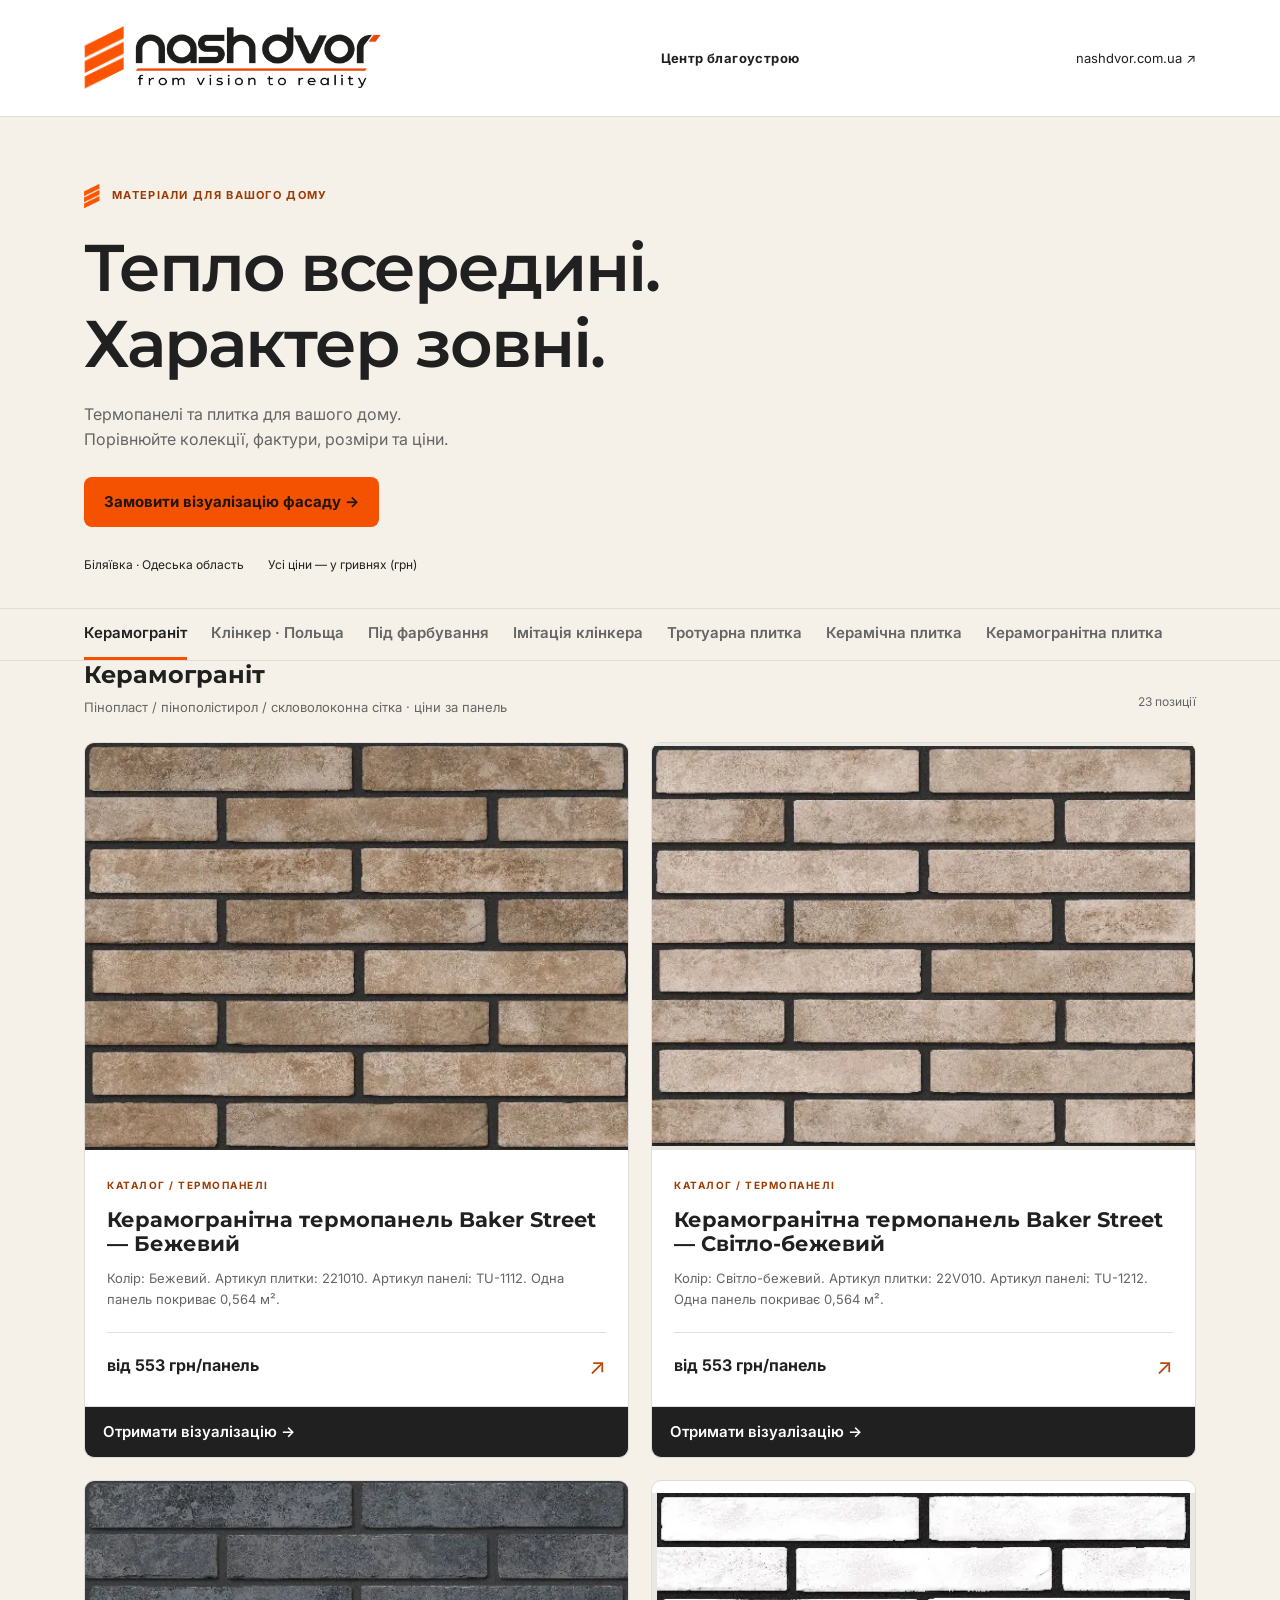
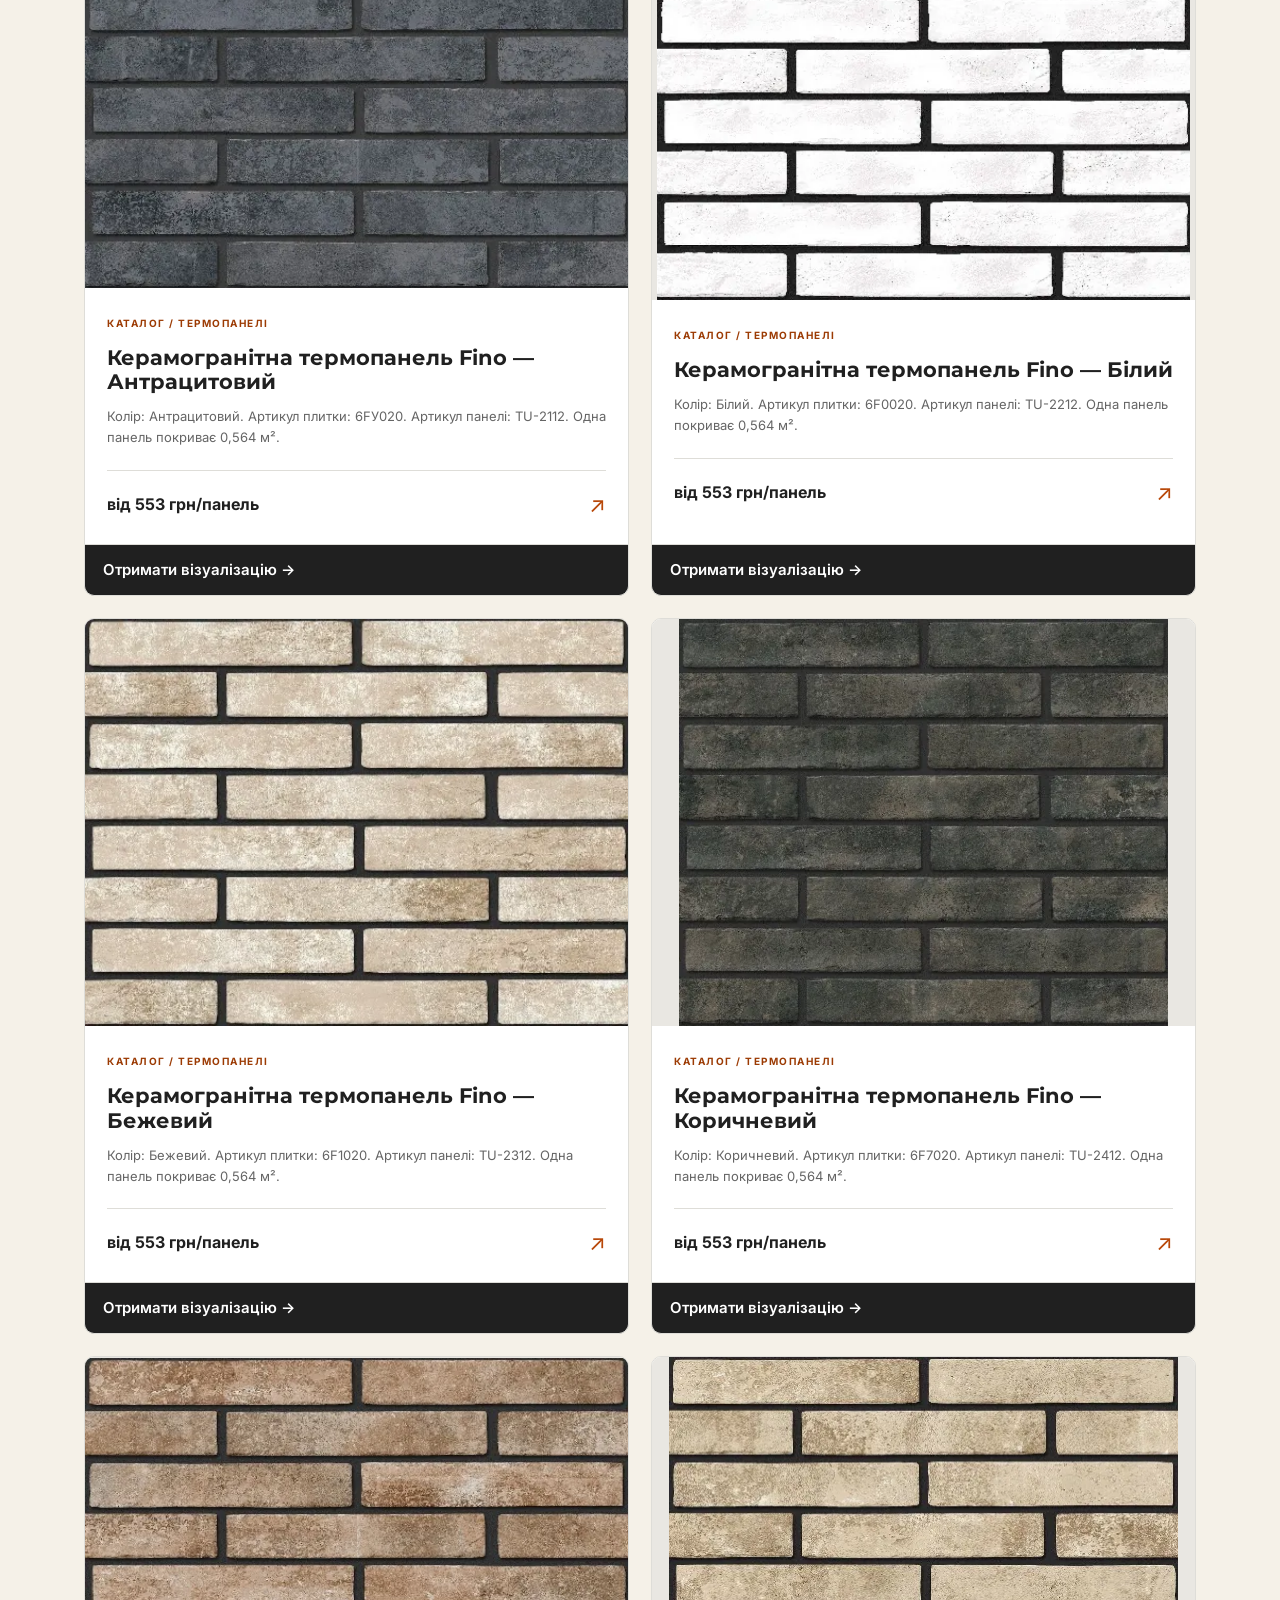
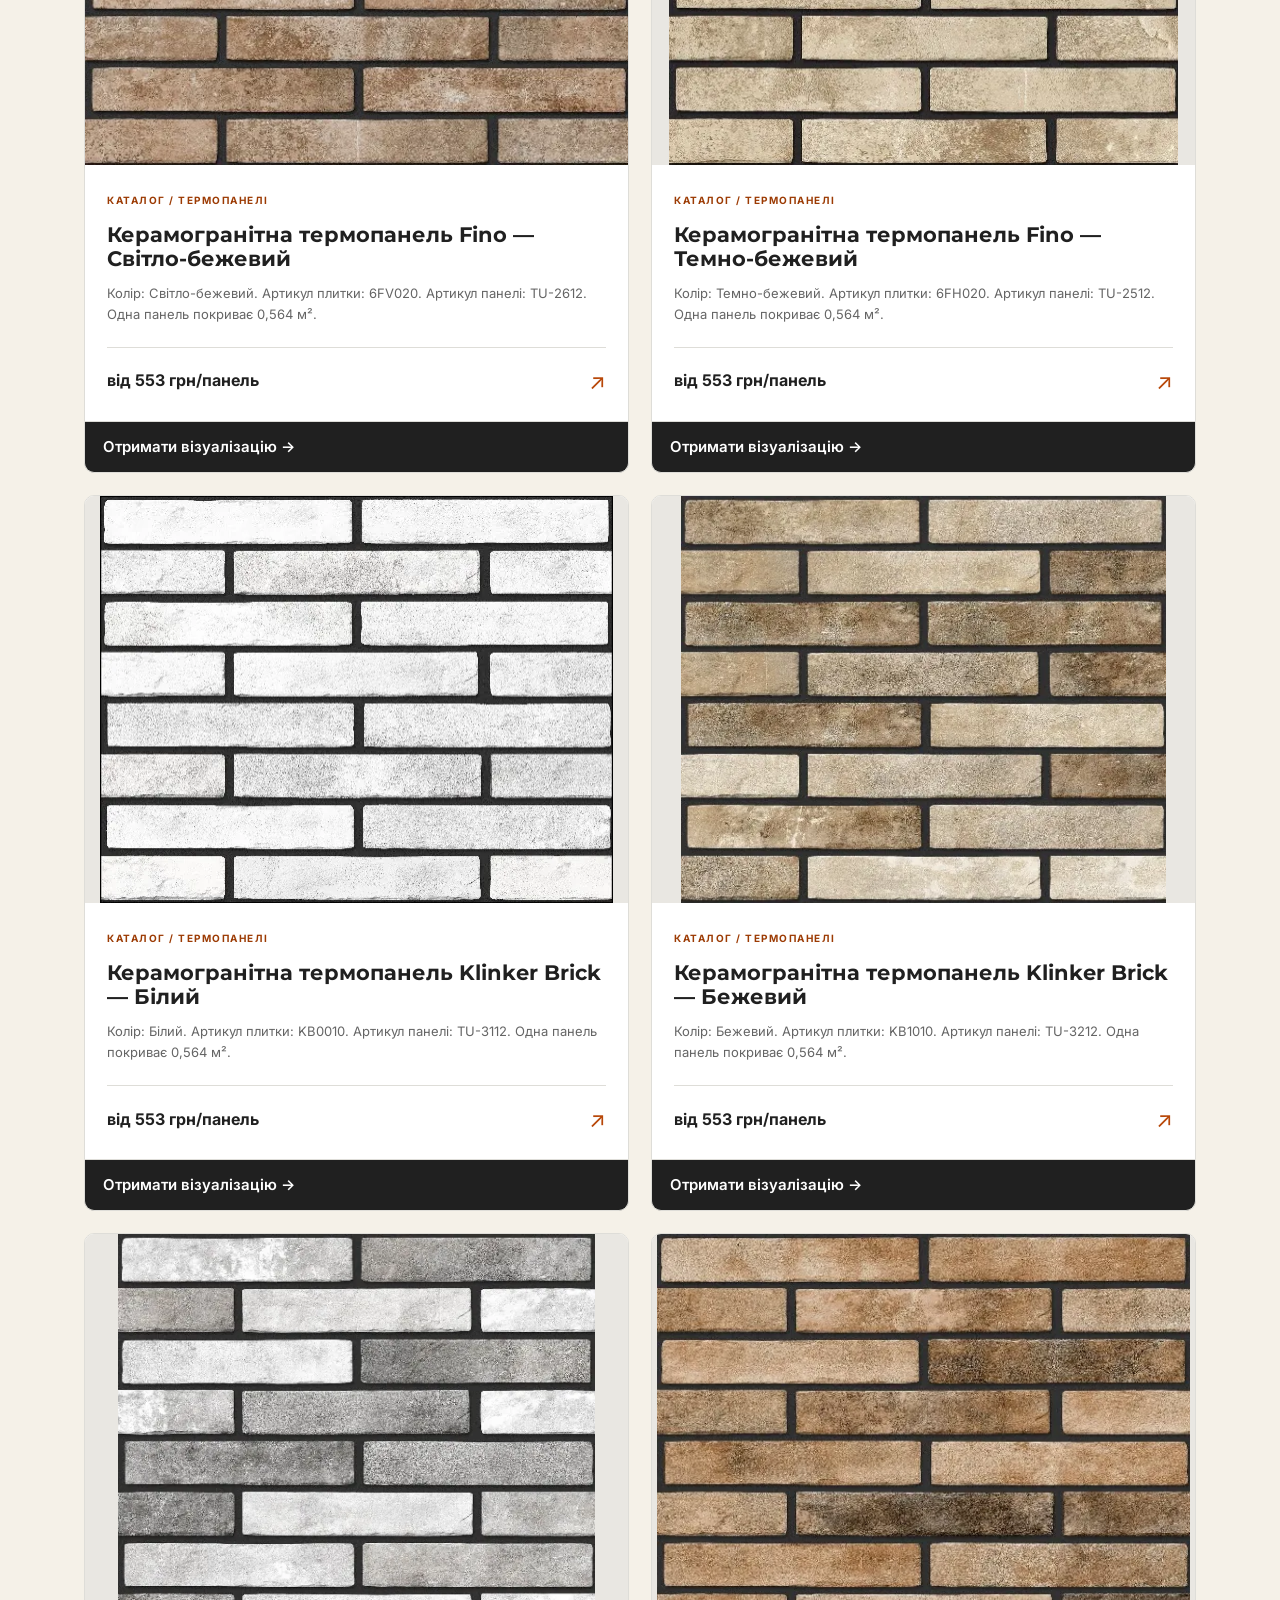
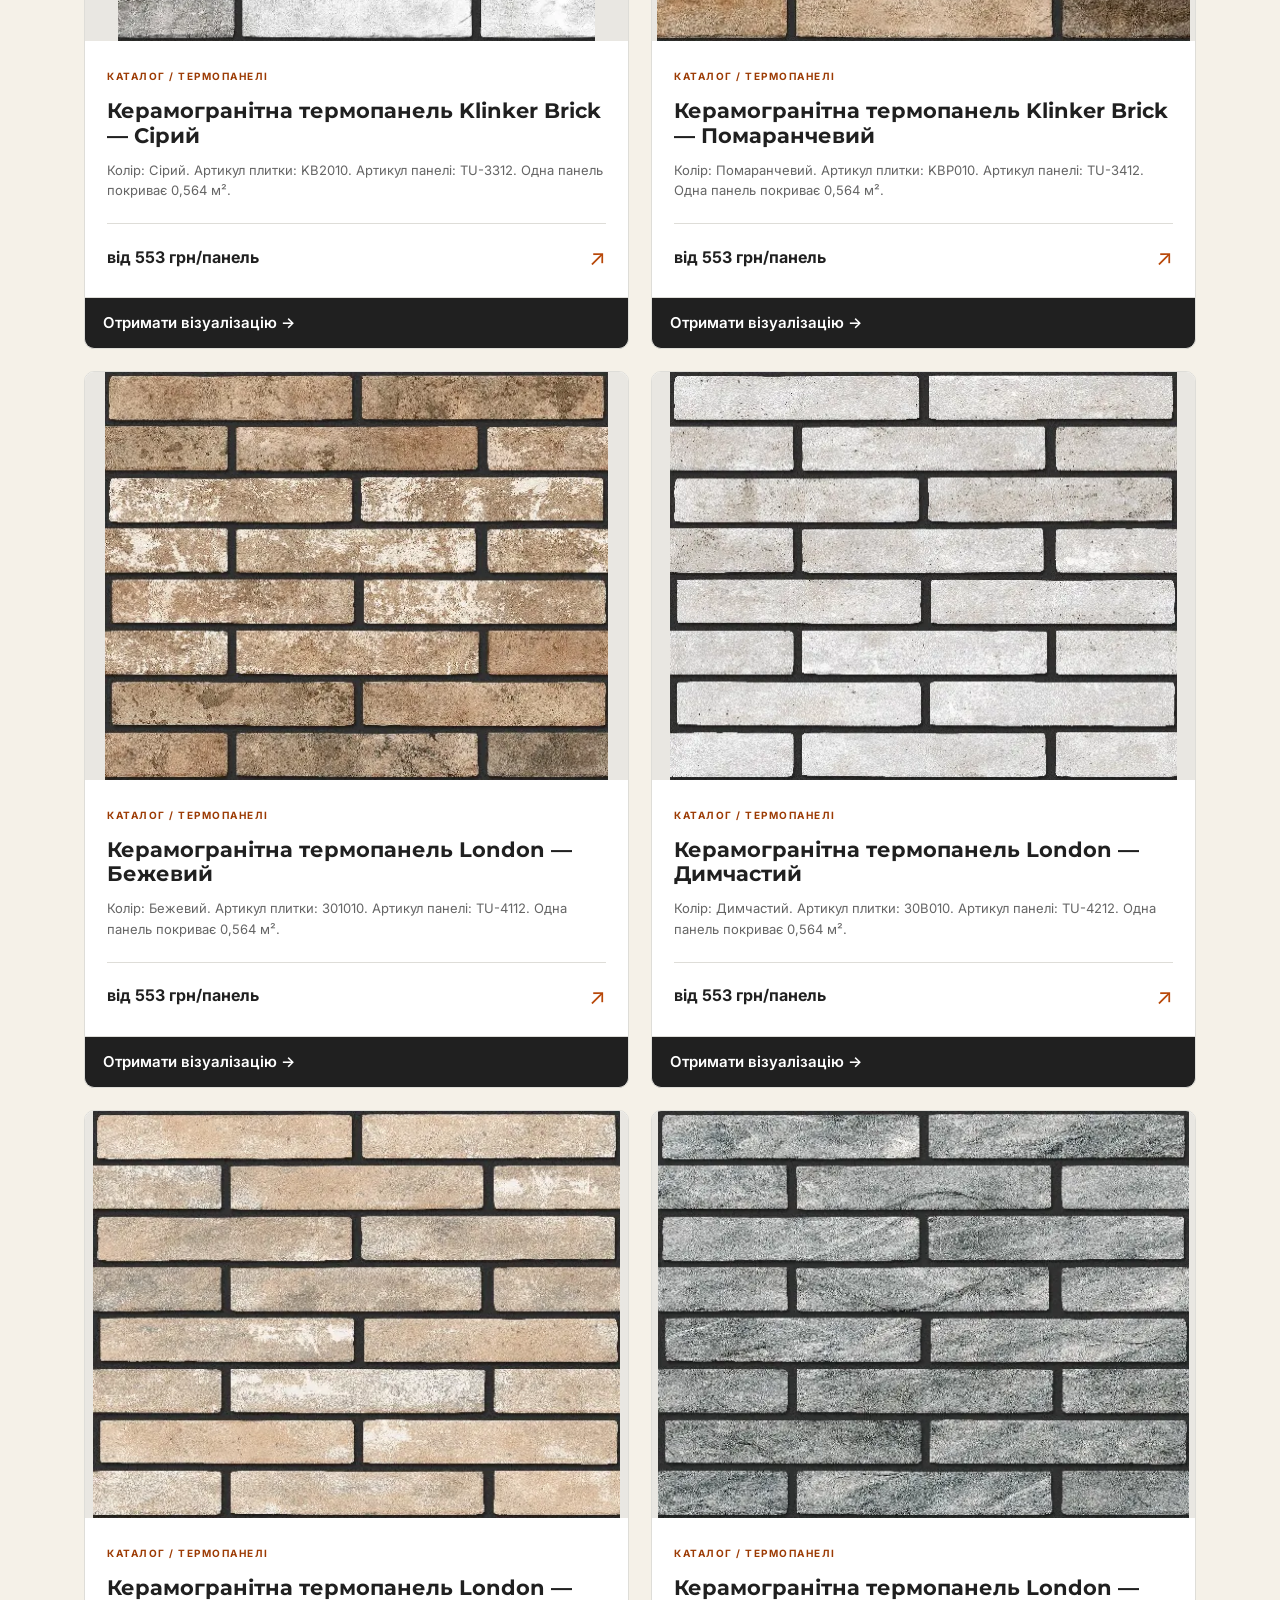
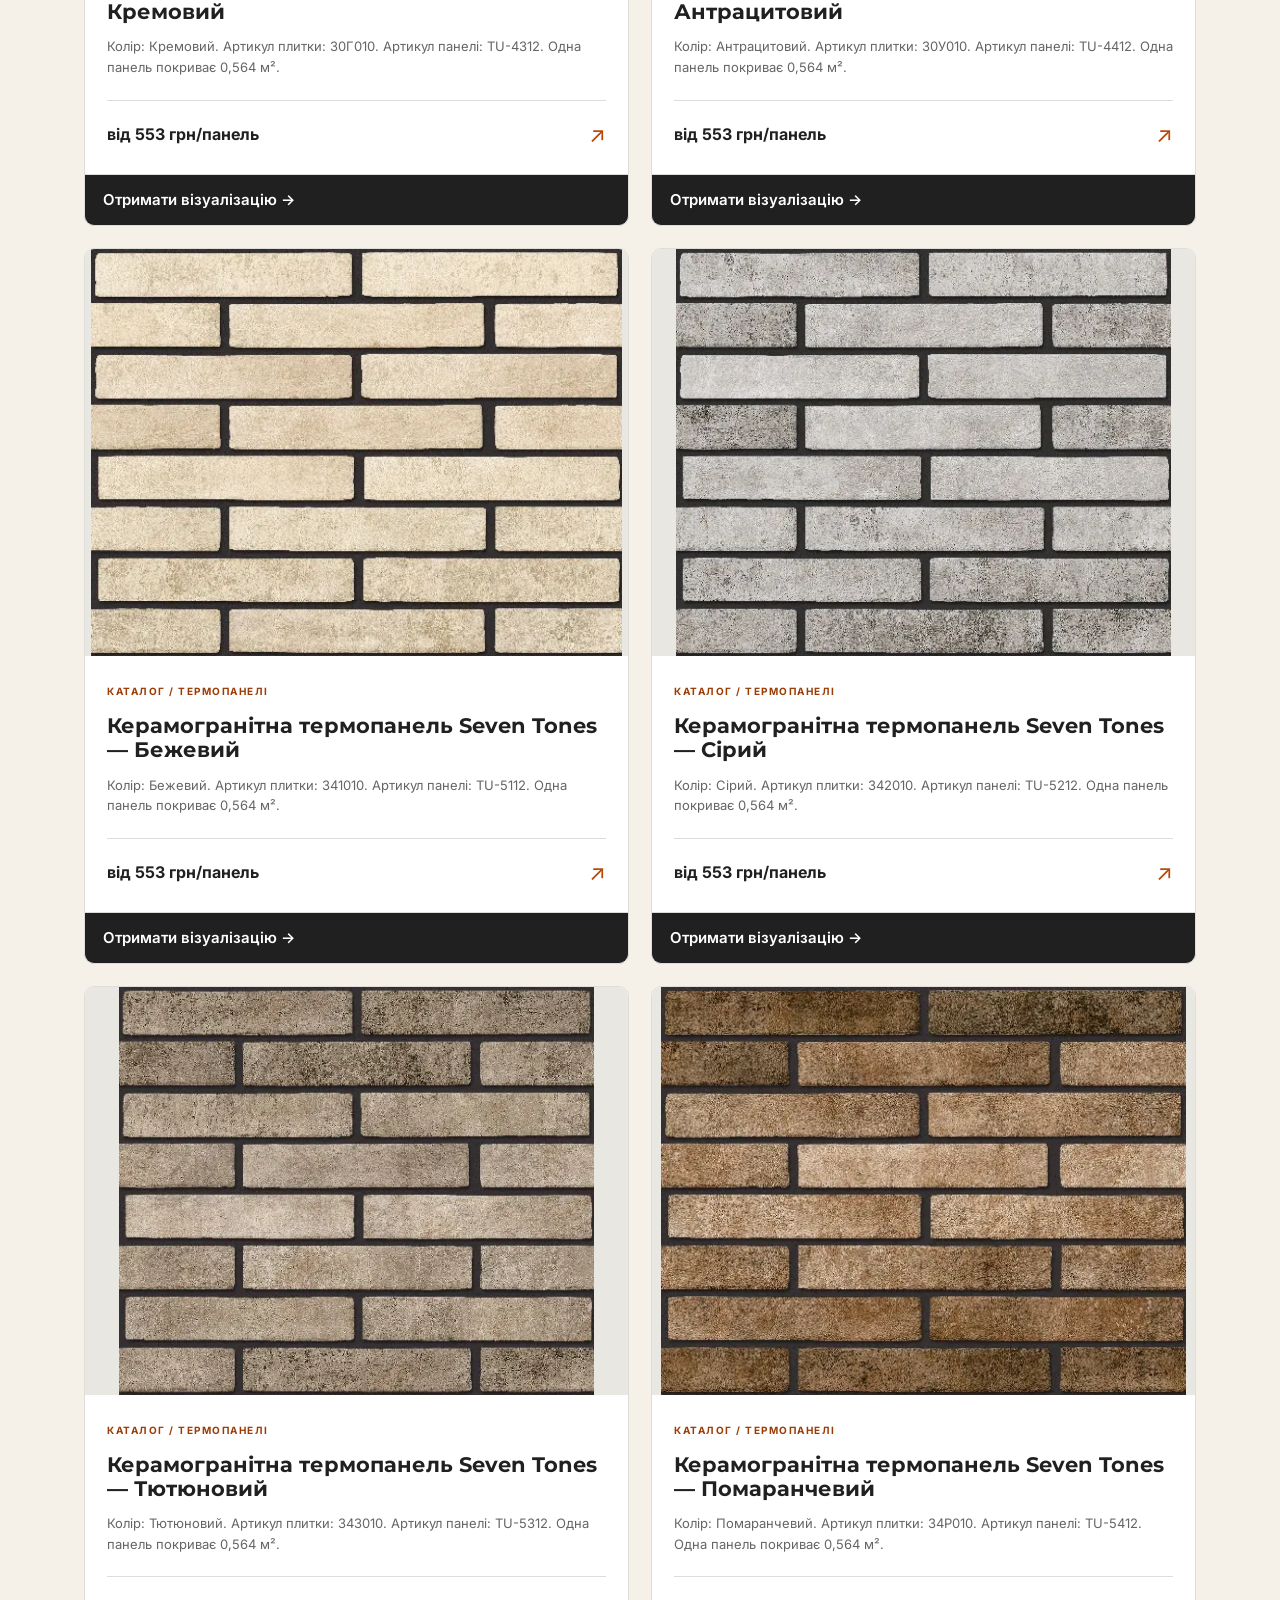
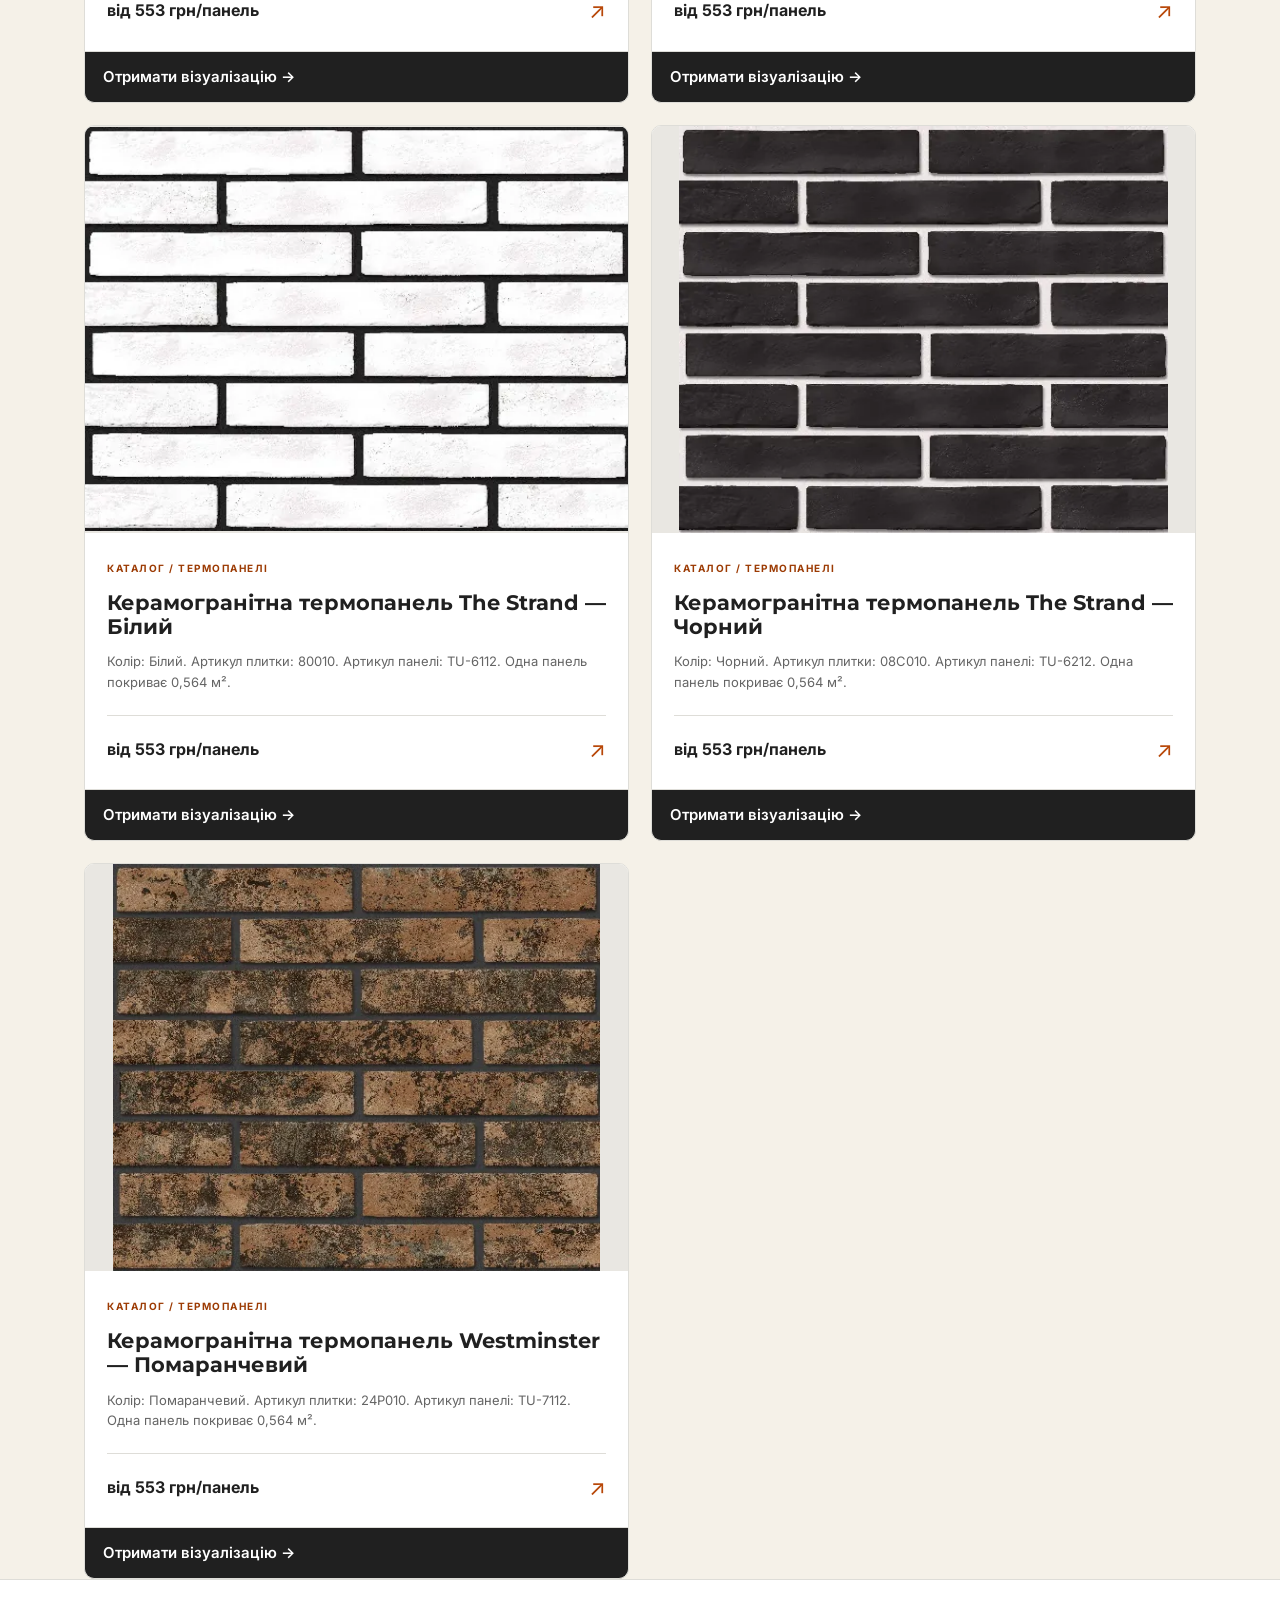
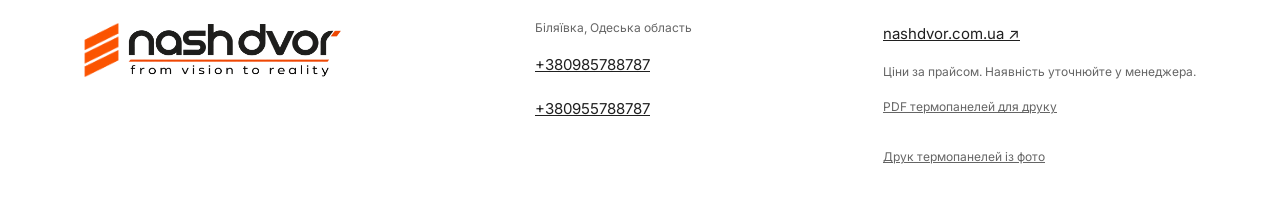
